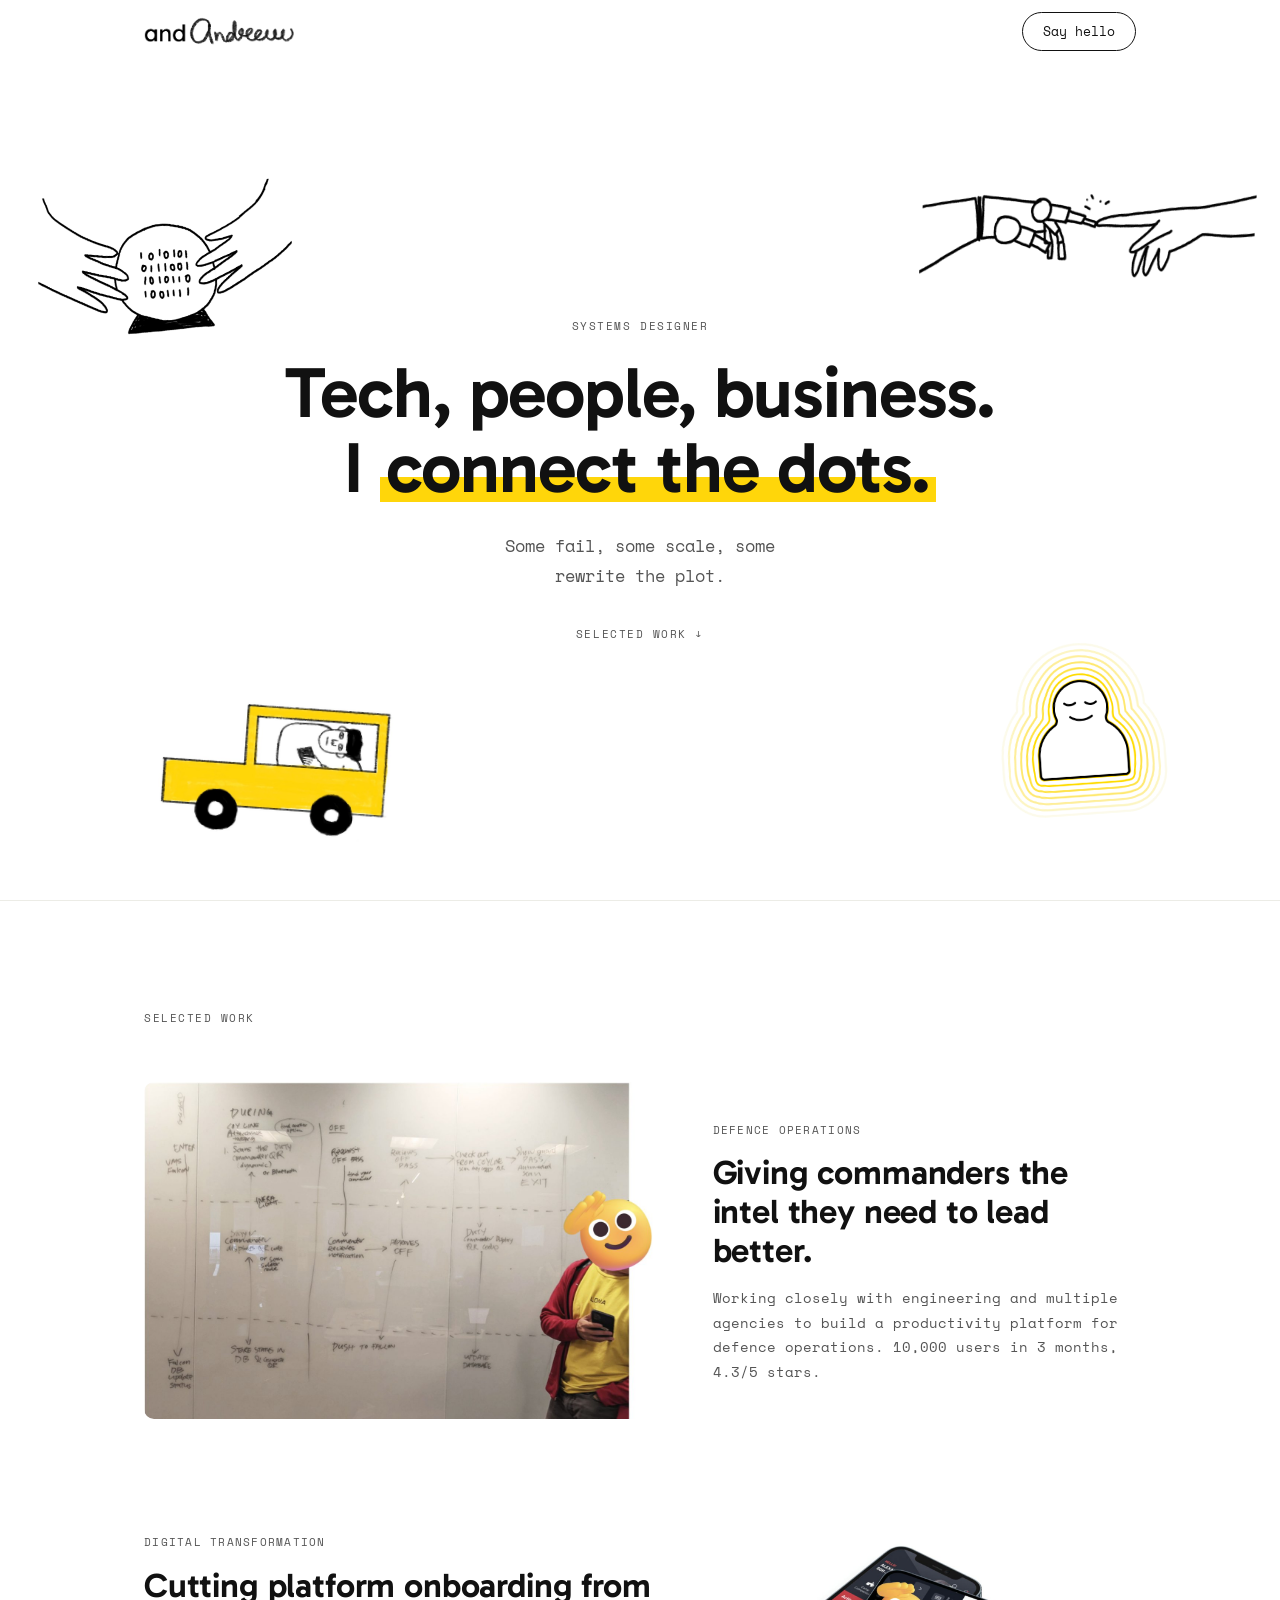
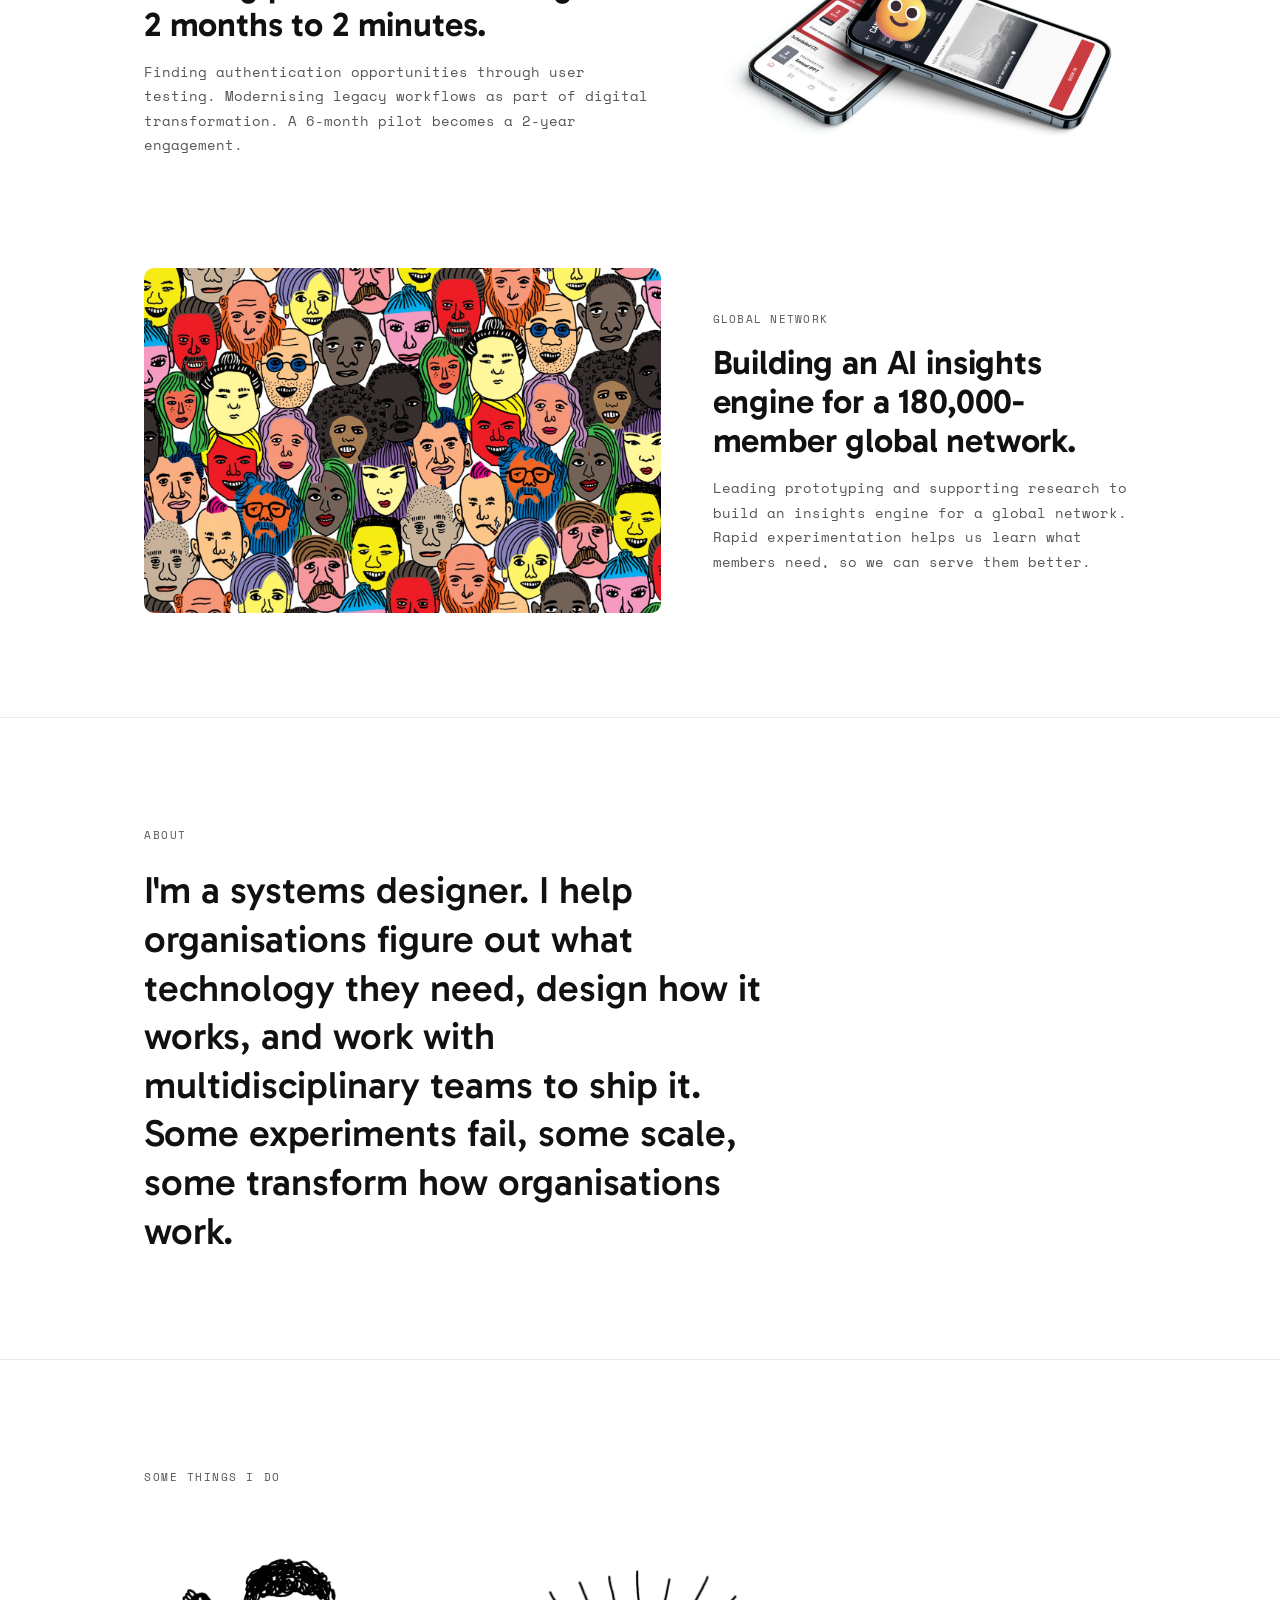
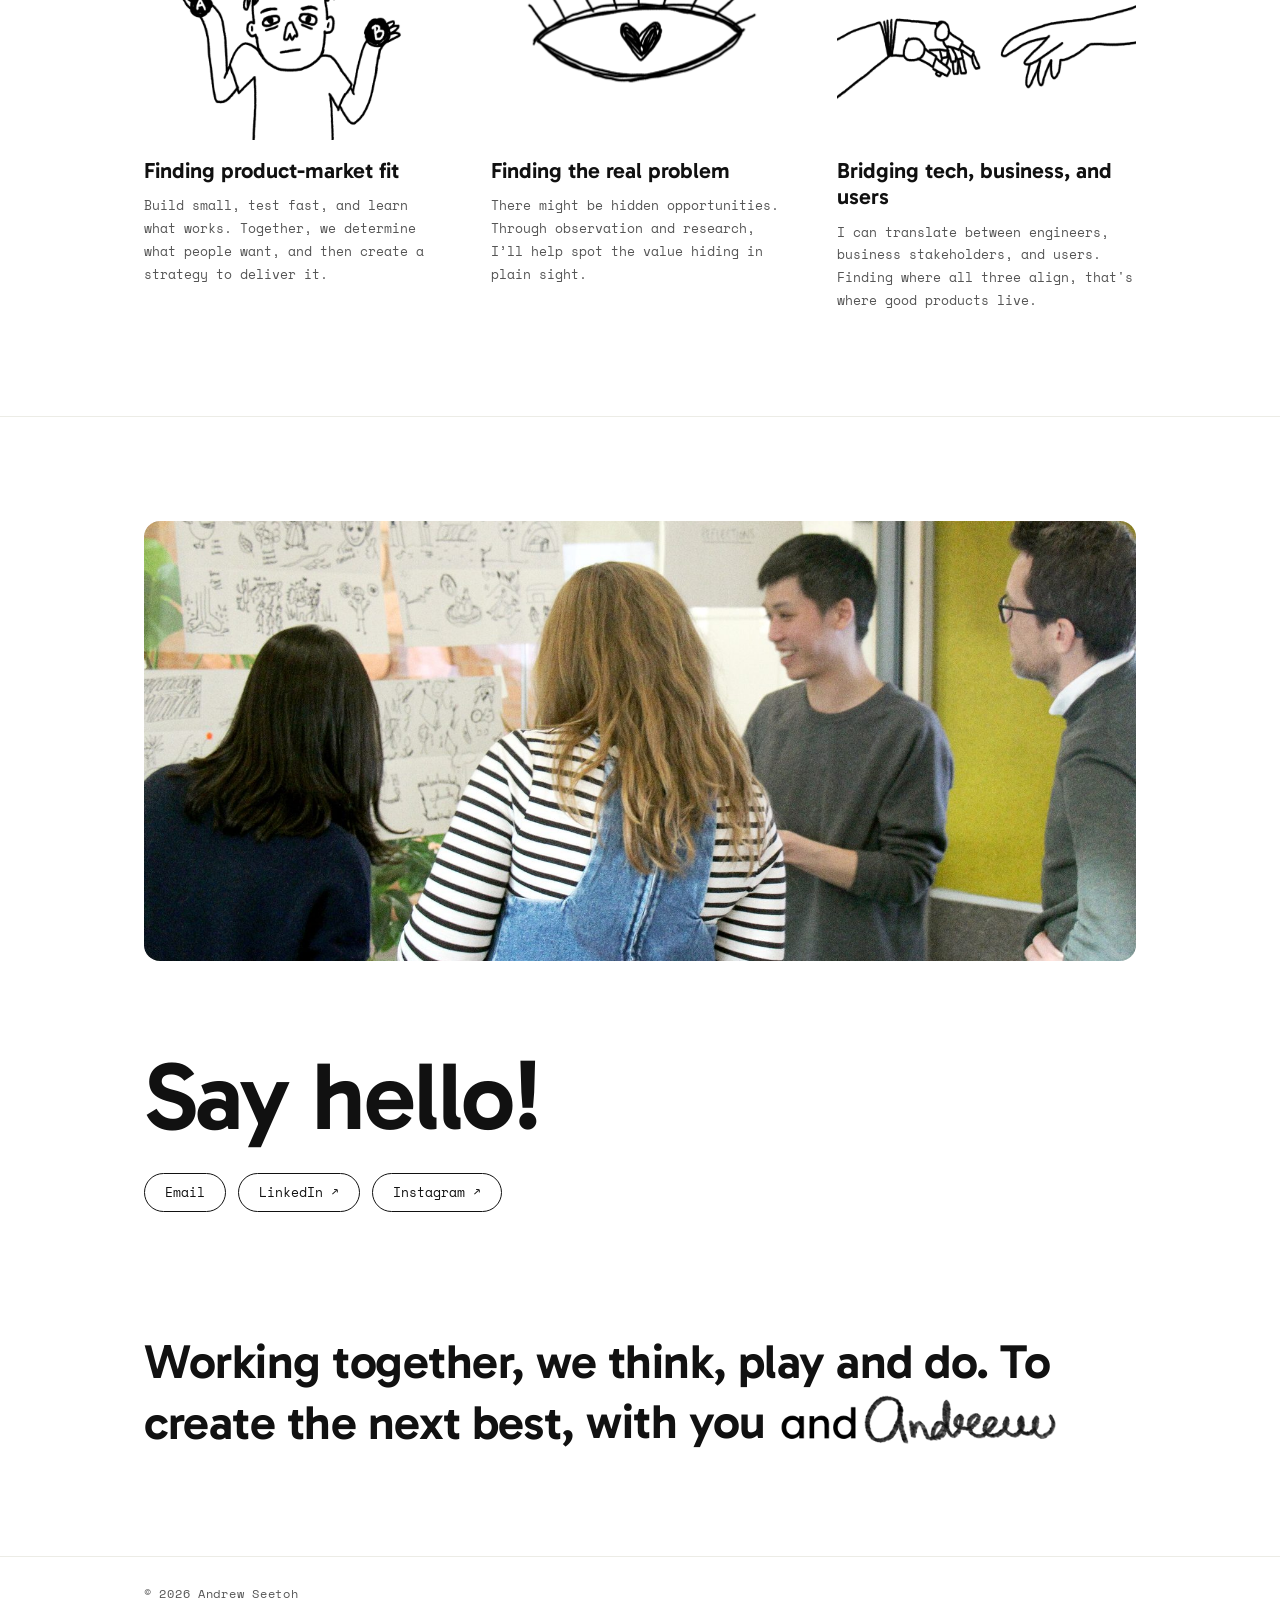
==== index.html @ 06a341bf "Add files via upload" ====
<!DOCTYPE html>
<html lang="en">
<head>
<meta charset="UTF-8">
<meta name="viewport" content="width=device-width, initial-scale=1">
<title>andandrew</title>
<meta name="description" content="A designer of many things. Mostly strategy, research and visuals for better everyday experiences.">
<link rel="canonical" href="https://andandrew.xyz/">

<meta property="og:site_name" content="andandrew">
<meta property="og:title" content="andandrew">
<meta property="og:url" content="https://andandrew.xyz/">
<meta property="og:type" content="website">
<meta property="og:description" content="A designer of many things. Mostly strategy, research and visuals for better everyday experiences.">
<meta property="og:image" content="https://andandrew.xyz/images/og-cover.png">
<meta property="og:image:width" content="1200">
<meta property="og:image:height" content="630">
<meta name="twitter:card" content="summary_large_image">
<meta name="twitter:title" content="andandrew">
<meta name="twitter:description" content="A designer of many things. Mostly strategy, research and visuals for better everyday experiences.">
<meta name="twitter:image" content="https://andandrew.xyz/images/og-cover.png">

<link rel="icon" type="image/png" sizes="32x32" href="favicon-32.png">
<link rel="icon" type="image/png" sizes="128x128" href="favicon.png">
<link rel="apple-touch-icon" href="apple-touch-icon.png">

<link rel="preconnect" href="https://fonts.googleapis.com">
<link rel="preconnect" href="https://fonts.gstatic.com" crossorigin>
<link href="https://fonts.googleapis.com/css2?family=Gabarito:wght@500;600&family=Space+Mono:wght@400;700&display=swap" rel="stylesheet">

<script>document.documentElement.classList.add('js');</script>
<link rel="stylesheet" href="styles.css">
</head>
<body>

<header class="site-header">
  <div class="wrap">
    <a href="#top" class="wordmark" aria-label="andandrew, back to top">
      <img src="images/wordmark.png" alt="and Andrew" width="750" height="150">
    </a>
    <a class="pill" href="mailto:seetohandrew@gmail.com">Say hello</a>
  </div>
</header>

<main id="top">

  <!-- HERO: the landing -->
  <section class="hero">
    <div class="hero-copy">
      <p class="eyebrow">Systems designer</p>
      <h1>Tech, people, business. I&nbsp;<span class="mark">connect the dots.</span></h1>
      <p class="lede">Some fail, some scale, some rewrite the plot.</p>
      <a class="cue" href="#work">Selected work ↓</a>
    </div>

    <img class="float f-ball" src="images/hero-crystal-ball.gif" alt="Two hands around a crystal ball full of binary code" width="1620" height="1080">
    <img class="float f-hands" src="images/hero-hands.gif" alt="A robot hand reaching toward a human hand" width="1620" height="1080">
    <video class="float f-car" autoplay loop muted playsinline poster="images/hero-car-poster.jpg" aria-label="A yellow car with a driver looking at their phone" width="900" height="600">
      <source src="images/hero-car.mp4" type="video/mp4">
    </video>
    <img class="float f-calm" src="images/hero-calm.jpg" alt="A calm figure with ripples of yellow radiating outward" width="1080" height="1080">
  </section>

  <!-- SELECTED WORK -->
  <section id="work">
    <div class="wrap">
      <div class="section-head reveal">
        <span class="eyebrow">Selected work</span>
      </div>

      <div class="work-list">

        <article class="work-item reveal">
          <div class="work-media">
            <img src="images/work-camp-whiteboard.jpg" alt="Whiteboard sketch mapping the duty commander and off-pass flows" width="1400" height="914" loading="lazy">
          </div>
          <div class="work-body">
            <span class="work-tag">Defence operations</span>
            <h3>Giving commanders the intel they need to lead better.</h3>
            <p>Working closely with engineering and multiple agencies to build a productivity platform for defence operations. 10,000 users in 3 months, 4.3/5 stars.</p>
          </div>
        </article>

        <article class="work-item reveal">
          <div class="work-media">
            <img src="images/work-camp-phones.jpg" alt="The Camp Companion app on two phones, showing scheduled activities and camp booking" width="1400" height="928" loading="lazy">
          </div>
          <div class="work-body">
            <span class="work-tag">Digital transformation</span>
            <h3>Cutting platform onboarding from 2 months to 2 minutes.</h3>
            <p>Finding authentication opportunities through user testing. Modernising legacy workflows as part of digital transformation. A 6-month pilot becomes a 2-year engagement.</p>
          </div>
        </article>

        <article class="work-item reveal">
          <div class="work-media">
            <img src="images/work-insights-faces.jpg" alt="Illustration of a crowd of colourful, diverse faces" width="1400" height="933" loading="lazy">
          </div>
          <div class="work-body">
            <span class="work-tag">Global network</span>
            <h3>Building an AI insights engine for a 180,000-member global network.</h3>
            <p>Leading prototyping and supporting research to build an insights engine for a global network. Rapid experimentation helps us learn what members need, so we can serve them better.</p>
          </div>
        </article>

      </div>
    </div>
  </section>

  <!-- ABOUT -->
  <section id="about">
    <div class="wrap reveal">
      <span class="eyebrow">About</span>
      <p class="about-statement">I'm a systems designer. I help organisations figure out what technology they need, design how it works, and work with multidisciplinary teams to ship it. Some experiments fail, some scale, some transform how organisations work.</p>
    </div>
  </section>

  <!-- SOME THINGS I DO -->
  <section id="things-i-do">
    <div class="wrap">
      <div class="section-head reveal">
        <span class="eyebrow">Some things I do</span>
      </div>
      <div class="cap-grid">

        <div class="cap-card reveal">
          <img src="images/cap-product-market-fit.gif" alt="A person holding up two options, A and B" width="1620" height="1080" loading="lazy">
          <h3>Finding product-market fit</h3>
          <p>Build small, test fast, and learn what works. Together, we determine what people want, and then create a strategy to deliver it.</p>
        </div>

        <div class="cap-card reveal">
          <img src="images/cap-real-problem.gif" alt="A blinking eye with a heart for a pupil" width="600" height="400" loading="lazy">
          <h3>Finding the real problem</h3>
          <p>There might be hidden opportunities. Through observation and research, I’ll help spot the value hiding in plain sight.</p>
        </div>

        <div class="cap-card reveal">
          <img src="images/cap-bridging.gif" alt="A robot hand reaching toward a human hand" width="1620" height="1080" loading="lazy">
          <h3>Bridging tech, business, and users</h3>
          <p>I can translate between engineers, business stakeholders, and users. Finding where all three align, that's where good products live.</p>
        </div>

      </div>
    </div>
  </section>

  <!-- WORKSHOP PHOTO + CONTACT + SIGN-OFF: one closing section -->
  <section id="contact">
    <div class="wrap">
      <div class="collab reveal">
        <img src="images/collab-workshop.jpg" alt="Andrew talking with colleagues in front of a wall of sketches at a workshop" width="1600" height="1067" loading="lazy">
      </div>

      <div class="contact reveal">
        <h2><a href="mailto:seetohandrew@gmail.com">Say hello!</a></h2>
        <div class="contact-links">
          <a class="pill" href="mailto:seetohandrew@gmail.com">Email</a>
          <a class="pill" href="https://www.linkedin.com/in/andrewseetoh/" target="_blank" rel="noopener">LinkedIn ↗</a>
          <a class="pill" href="https://instagram.com/nuglybird" target="_blank" rel="noopener">Instagram ↗</a>
        </div>
      </div>

      <p class="signoff">Working together, we think, play and do. To create the next best, <span class="nb">with&nbsp;you<span class="signature"><img src="images/wordmark.png" alt="and Andrew" width="750" height="150"></span></span></p>
    </div>
  </section>

</main>

<footer>
  <div class="wrap">© 2026 Andrew Seetoh</div>
</footer>

<script src="script.js"></script>
</body>
</html>
---- styles.css ----
/* ---------------------------------------------------
   andandrew.xyz

   Type: Gabarito (curvy display) + Space Mono (semi-mono text).
   Stand-ins for Alfredino Tuttocurvy + Alfredino Semimono.
   To swap fonts, change the two --font-* lines below and the
   <link> tag in index.html. Nothing else depends on them.

   Colour: pure white so your illustrations float, black ink,
   one yellow taken from your artwork, used like a highlighter.
--------------------------------------------------- */

:root {
  --paper: #FFFFFF;
  --ink: #111111;
  --ink-soft: #555555;
  --line: #ECECE6;
  --yellow: #FFD60A;

  --font-display: 'Gabarito', 'Nunito', 'Trebuchet MS', system-ui, sans-serif;
  --font-mono: 'Space Mono', ui-monospace, SFMono-Regular, Menlo, Consolas, monospace;

  --max-w: 1120px;
  --gutter: clamp(20px, 5vw, 64px);
  --header-h: 62px;
}

* { box-sizing: border-box; }

html { scroll-behavior: smooth; }

body {
  margin: 0;
  background: var(--paper);
  color: var(--ink);
  font-family: var(--font-mono);
  font-size: 14px;
  line-height: 1.75;
  -webkit-font-smoothing: antialiased;
}

h1, h2, h3, p { margin: 0; }

a { color: inherit; }
img, video { max-width: 100%; height: auto; display: block; }

.wrap {
  max-width: var(--max-w);
  margin: 0 auto;
  padding: 0 var(--gutter);
}

.eyebrow {
  font-size: 11px;
  letter-spacing: 0.14em;
  text-transform: uppercase;
  color: var(--ink-soft);
}

/* the highlighter */
.mark {
  background-image: linear-gradient(transparent 60%, var(--yellow) 60%, var(--yellow) 90%, transparent 90%);
  padding: 0 0.08em;
  -webkit-box-decoration-break: clone;
  box-decoration-break: clone;
}

/* ---------- header ---------- */

.site-header {
  position: sticky;
  top: 0;
  z-index: 20;
  height: var(--header-h);
  background: rgba(255, 255, 255, 0.92);
  backdrop-filter: blur(10px);
}

.site-header .wrap {
  height: 100%;
  display: flex;
  align-items: center;
  justify-content: space-between;
}

.wordmark img { height: 30px; width: auto; }

.pill {
  display: inline-block;
  text-decoration: none;
  font-family: var(--font-mono);
  font-size: 13px;
  line-height: 1;
  padding: 12px 20px;
  border: 1.5px solid var(--ink);
  border-radius: 999px;
  transition: background 0.2s ease;
}

.pill:hover { background: var(--yellow); }

/* ---------- hero: the landing ---------- */

.hero {
  position: relative;
  min-height: calc(100svh - var(--header-h));
  display: flex;
  align-items: center;
  justify-content: center;
  padding: 120px var(--gutter);
  overflow: hidden;
  text-align: center;
}

.hero-copy {
  position: relative;
  z-index: 2;
  max-width: 780px;
}

.hero h1 {
  font-family: var(--font-display);
  font-weight: 600;
  font-size: clamp(38px, 5.6vw, 76px);
  line-height: 1.04;
  letter-spacing: -0.015em;
  text-wrap: balance;
  max-width: 12em;
  margin: 20px auto 0;
}

.hero .lede {
  margin: 26px auto 0;
  font-size: clamp(14px, 1.4vw, 17px);
  color: var(--ink-soft);
  max-width: 34ch;
}

.hero .cue {
  display: inline-block;
  margin-top: 34px;
  font-size: 11px;
  letter-spacing: 0.14em;
  text-transform: uppercase;
  text-decoration: none;
  color: var(--ink-soft);
}

.hero .cue:hover { color: var(--ink); }

/* the scattered illustrations */
.float {
  position: absolute;
  z-index: 1;
  width: var(--w);
  height: auto;
  transform: rotate(var(--r));
  animation: settle 0.9s cubic-bezier(0.2, 0.8, 0.2, 1) both;
  animation-delay: var(--d);
}

video.float { aspect-ratio: 3 / 2; object-fit: contain; }

@keyframes settle {
  from { opacity: 0; transform: translateY(20px) rotate(var(--r)) scale(0.94); }
  to   { opacity: 1; transform: rotate(var(--r)); }
}

.f-ball  { --w: clamp(170px, 20vw, 280px); --r: -5deg; --d: 0.1s;  left: 3%;  top: 15%; }
.f-hands { --w: clamp(215px, 26vw, 370px); --r: 3deg;  --d: 0.25s; right: 2%; top: 6%; }
.f-car   { --w: clamp(185px, 21vw, 300px); --r: 4deg;  --d: 0.4s;  left: 11%; bottom: 6%; }
.f-calm  { --w: clamp(145px, 15vw, 220px); --r: -4deg; --d: 0.55s; right: 8%; bottom: 9%; }

@media (max-width: 720px) {
  .hero { padding: 175px 20px 185px; }
  .f-ball  { --w: 38vw; left: 2%;  top: 16px; }
  .f-hands { --w: 46vw; right: 0;  top: 30px; }
  .f-car   { --w: 42vw; left: 3%;  bottom: 22px; }
  .f-calm  { --w: 32vw; right: 6%; bottom: 14px; }
}

/* ---------- sections ---------- */

section + section { border-top: 1px solid var(--line); }

section {
  padding: clamp(56px, 9vw, 104px) 0;
}

.section-head { margin-bottom: clamp(30px, 5vw, 52px); }

/* ---------- work ---------- */

.work-list {
  display: flex;
  flex-direction: column;
  gap: clamp(48px, 8vw, 84px);
}

.work-item {
  display: grid;
  grid-template-columns: 1.1fr 0.9fr;
  gap: clamp(22px, 4vw, 56px);
  align-items: center;
}

.work-media img {
  width: 100%;
  border-radius: 10px;
}

.work-tag {
  font-size: 10.5px;
  letter-spacing: 0.12em;
  text-transform: uppercase;
  color: var(--ink-soft);
}

.work-body h3 {
  font-family: var(--font-display);
  font-weight: 600;
  font-size: clamp(24px, 2.9vw, 34px);
  line-height: 1.15;
  letter-spacing: -0.005em;
  margin: 12px 0 16px;
}

.work-body p { color: var(--ink-soft); }

@media (min-width: 781px) {
  .work-item:nth-child(even) .work-media { order: 2; }
}

/* ---------- about ---------- */

.about-statement {
  font-family: var(--font-display);
  font-weight: 500;
  font-size: clamp(24px, 3.4vw, 38px);
  line-height: 1.28;
  max-width: 30ch;
  margin-top: 20px;
}

/* ---------- things I do ---------- */

.cap-grid {
  display: grid;
  grid-template-columns: repeat(3, 1fr);
  gap: clamp(28px, 4vw, 48px);
}

.cap-card img {
  width: 100%;
  aspect-ratio: 3 / 2;
  object-fit: contain;
  margin-bottom: 18px;
}

.cap-card h3 {
  font-family: var(--font-display);
  font-weight: 600;
  font-size: 22px;
  line-height: 1.2;
  margin-bottom: 10px;
}

.cap-card p { color: var(--ink-soft); font-size: 13px; }

/* ---------- workshop banner ---------- */

.collab {
  position: relative;
  border-radius: 16px;
  overflow: hidden;
  isolation: isolate;
}

.collab img {
  width: 100%;
  height: clamp(260px, 42vw, 440px);
  object-fit: cover;
  object-position: 62% 38%;
}

/* ---------- contact + sign-off ---------- */

.contact { margin-top: clamp(48px, 7vw, 88px); }

.contact h2 {
  font-family: var(--font-display);
  font-weight: 600;
  font-size: clamp(44px, 8vw, 96px);
  line-height: 1;
  letter-spacing: -0.015em;
  margin-bottom: 28px;
}

.contact h2 a {
  text-decoration: none;
  background-image: linear-gradient(transparent 62%, var(--yellow) 62%, var(--yellow) 90%, transparent 90%);
  background-size: 0% 100%;
  background-repeat: no-repeat;
  transition: background-size 0.35s ease;
}

.contact h2 a:hover,
.contact h2 a:focus-visible { background-size: 100% 100%; }

.contact-links { display: flex; gap: 12px; flex-wrap: wrap; }

/* The closing line. "and Andrew" is the end of the sentence:
   "...to create the next best, with you and Andrew". */
.signoff {
  margin-top: clamp(64px, 10vw, 120px);
  font-family: var(--font-display);
  font-weight: 600;
  font-size: clamp(26px, 4.2vw, 48px);
  line-height: 1.25;
  letter-spacing: -0.01em;
  max-width: 22em;
  text-wrap: pretty;
}

/* keeps the wordmark from ever landing alone on its own line */
.signoff .nb { white-space: nowrap; }

.signature {
  display: inline-block;
  margin-left: 0.3em;
}

.signature img {
  display: inline-block;
  height: 1.15em;
  width: auto;
  vertical-align: -0.18em;   /* sits the typeset "and" on the text baseline */
}

/* the wordmark writes itself on, left to right */
.js .signature img {
  clip-path: inset(0 100% 0 0);
  transition: clip-path 1.6s cubic-bezier(0.55, 0.1, 0.25, 1) 0.3s;
}

.js .signature.in img { clip-path: inset(-4px -4px -4px -4px); }

/* ---------- footer ---------- */

footer { border-top: 1px solid var(--line); padding: 26px 0 40px; }
footer .wrap { font-size: 12px; letter-spacing: 0.06em; color: var(--ink-soft); }

/* ---------- responsive ---------- */

@media (max-width: 780px) {
  .work-item { grid-template-columns: 1fr; }
  .cap-grid { grid-template-columns: 1fr; }
}

/* ---------- reveal on scroll (only hides content when JS is running) ---------- */

.js .reveal {
  opacity: 0;
  transform: translateY(14px);
  transition: opacity 0.6s ease, transform 0.6s ease;
}

.js .reveal.in { opacity: 1; transform: none; }

/* ---------- accessibility ---------- */

a:focus-visible {
  outline: 3px solid var(--ink);
  outline-offset: 3px;
}

@media (prefers-reduced-motion: reduce) {
  html { scroll-behavior: auto; }
  .float { animation: none; }
  .js .reveal { opacity: 1; transform: none; transition: none; }
  .js .signature img { clip-path: none; transition: none; }
}
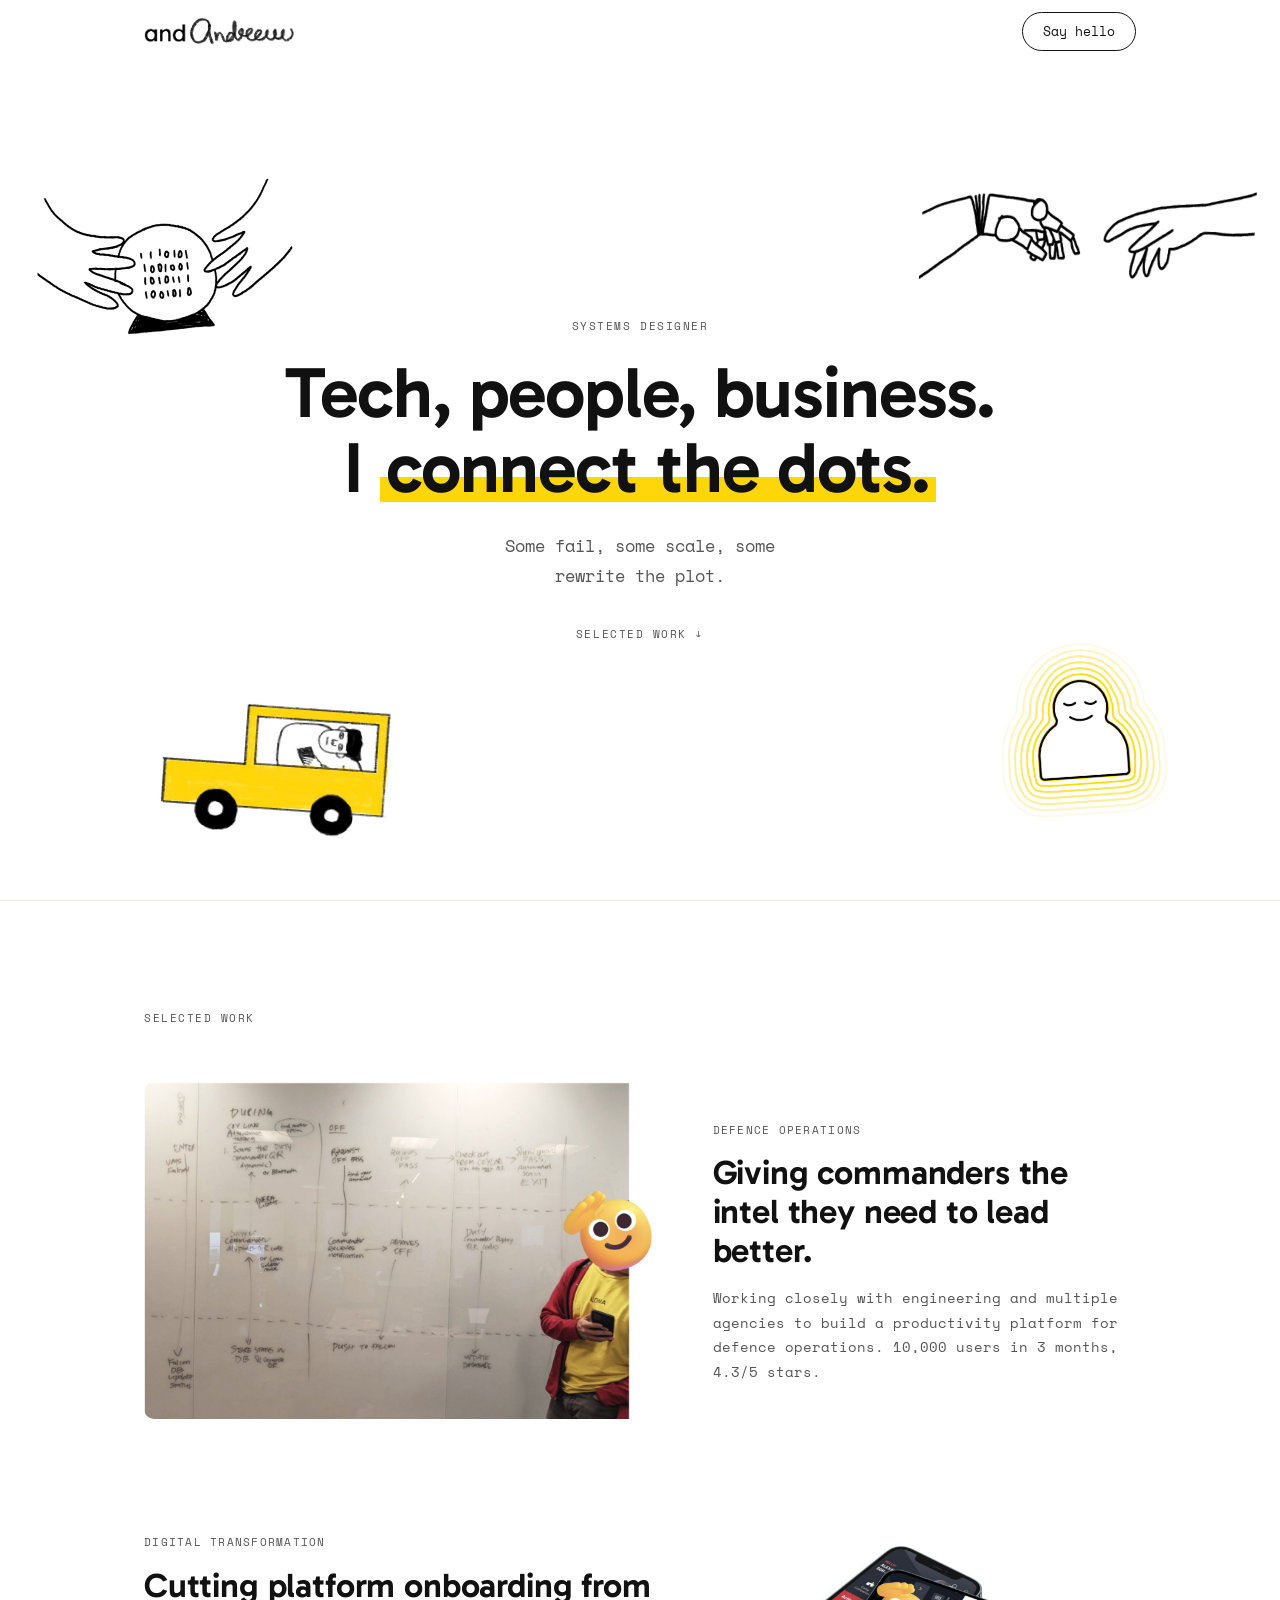
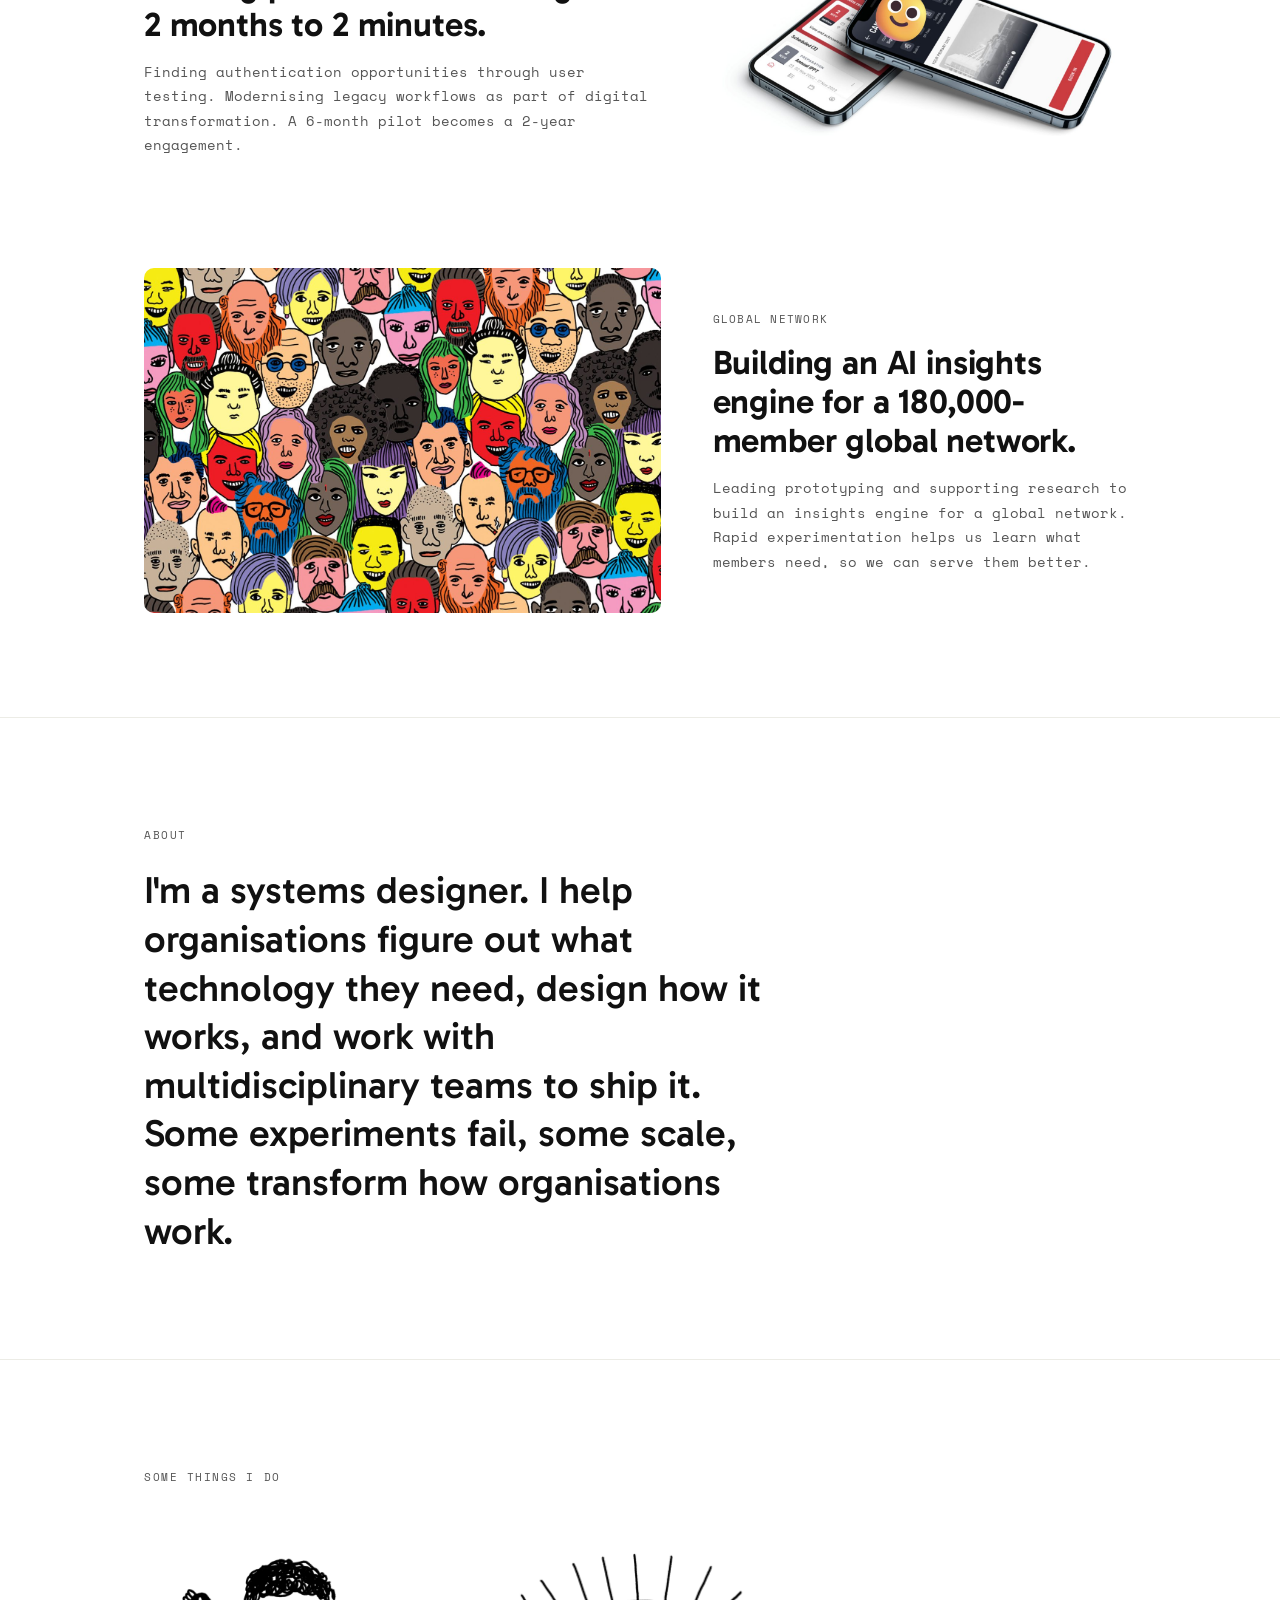
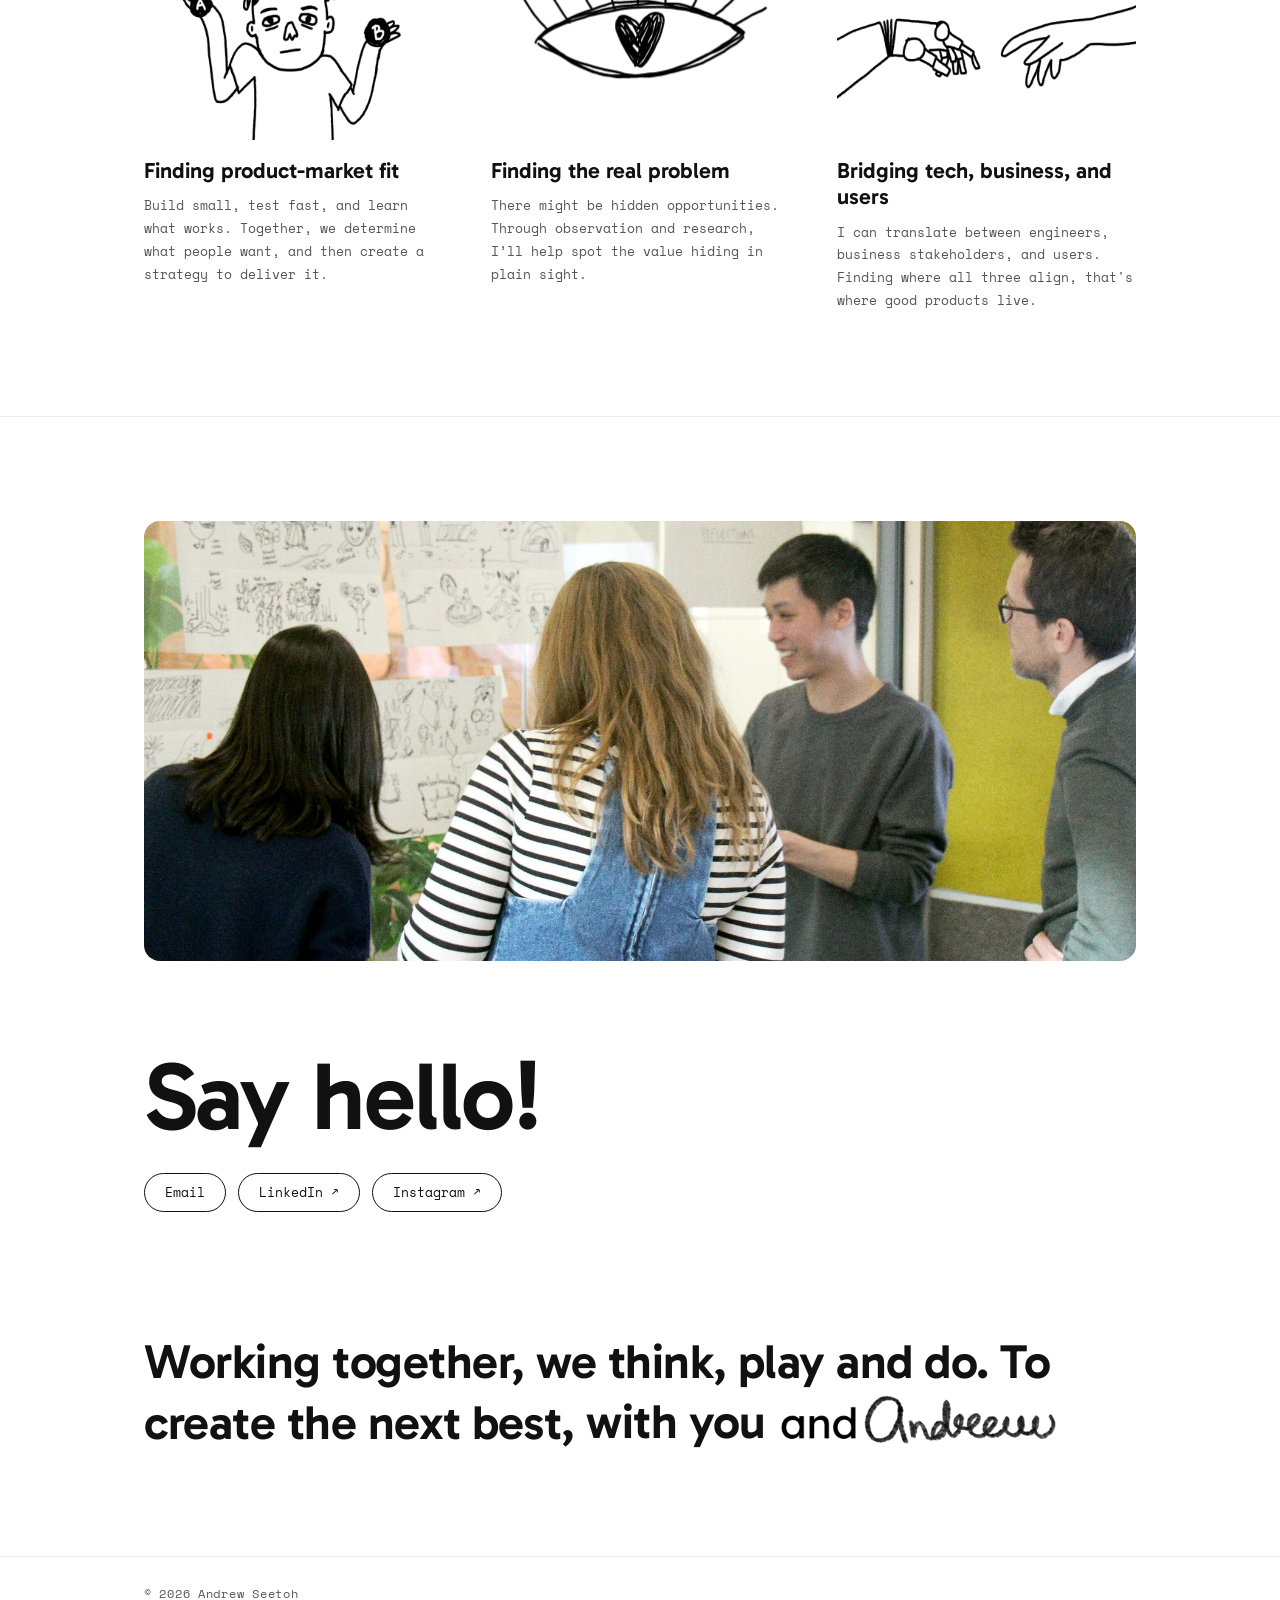
==== commit a61999b6: "Add files via upload" ====
--- a/index.html
+++ b/index.html
@@ -5,20 +5,20 @@
 <meta name="viewport" content="width=device-width, initial-scale=1">
 <title>andandrew</title>
 <meta name="description" content="A designer of many things. Mostly strategy, research and visuals for better everyday experiences.">
-<link rel="canonical" href="https://andandrew.xyz/">
+<link rel="canonical" href="https://andandrewand.github.io/">
 
 <meta property="og:site_name" content="andandrew">
 <meta property="og:title" content="andandrew">
-<meta property="og:url" content="https://andandrew.xyz/">
+<meta property="og:url" content="https://andandrewand.github.io/">
 <meta property="og:type" content="website">
 <meta property="og:description" content="A designer of many things. Mostly strategy, research and visuals for better everyday experiences.">
-<meta property="og:image" content="https://andandrew.xyz/images/og-cover.png">
+<meta property="og:image" content="https://andandrewand.github.io/images/og-cover.png">
 <meta property="og:image:width" content="1200">
 <meta property="og:image:height" content="630">
 <meta name="twitter:card" content="summary_large_image">
 <meta name="twitter:title" content="andandrew">
 <meta name="twitter:description" content="A designer of many things. Mostly strategy, research and visuals for better everyday experiences.">
-<meta name="twitter:image" content="https://andandrew.xyz/images/og-cover.png">
+<meta name="twitter:image" content="https://andandrewand.github.io/images/og-cover.png">
 
 <link rel="icon" type="image/png" sizes="32x32" href="favicon-32.png">
 <link rel="icon" type="image/png" sizes="128x128" href="favicon.png">
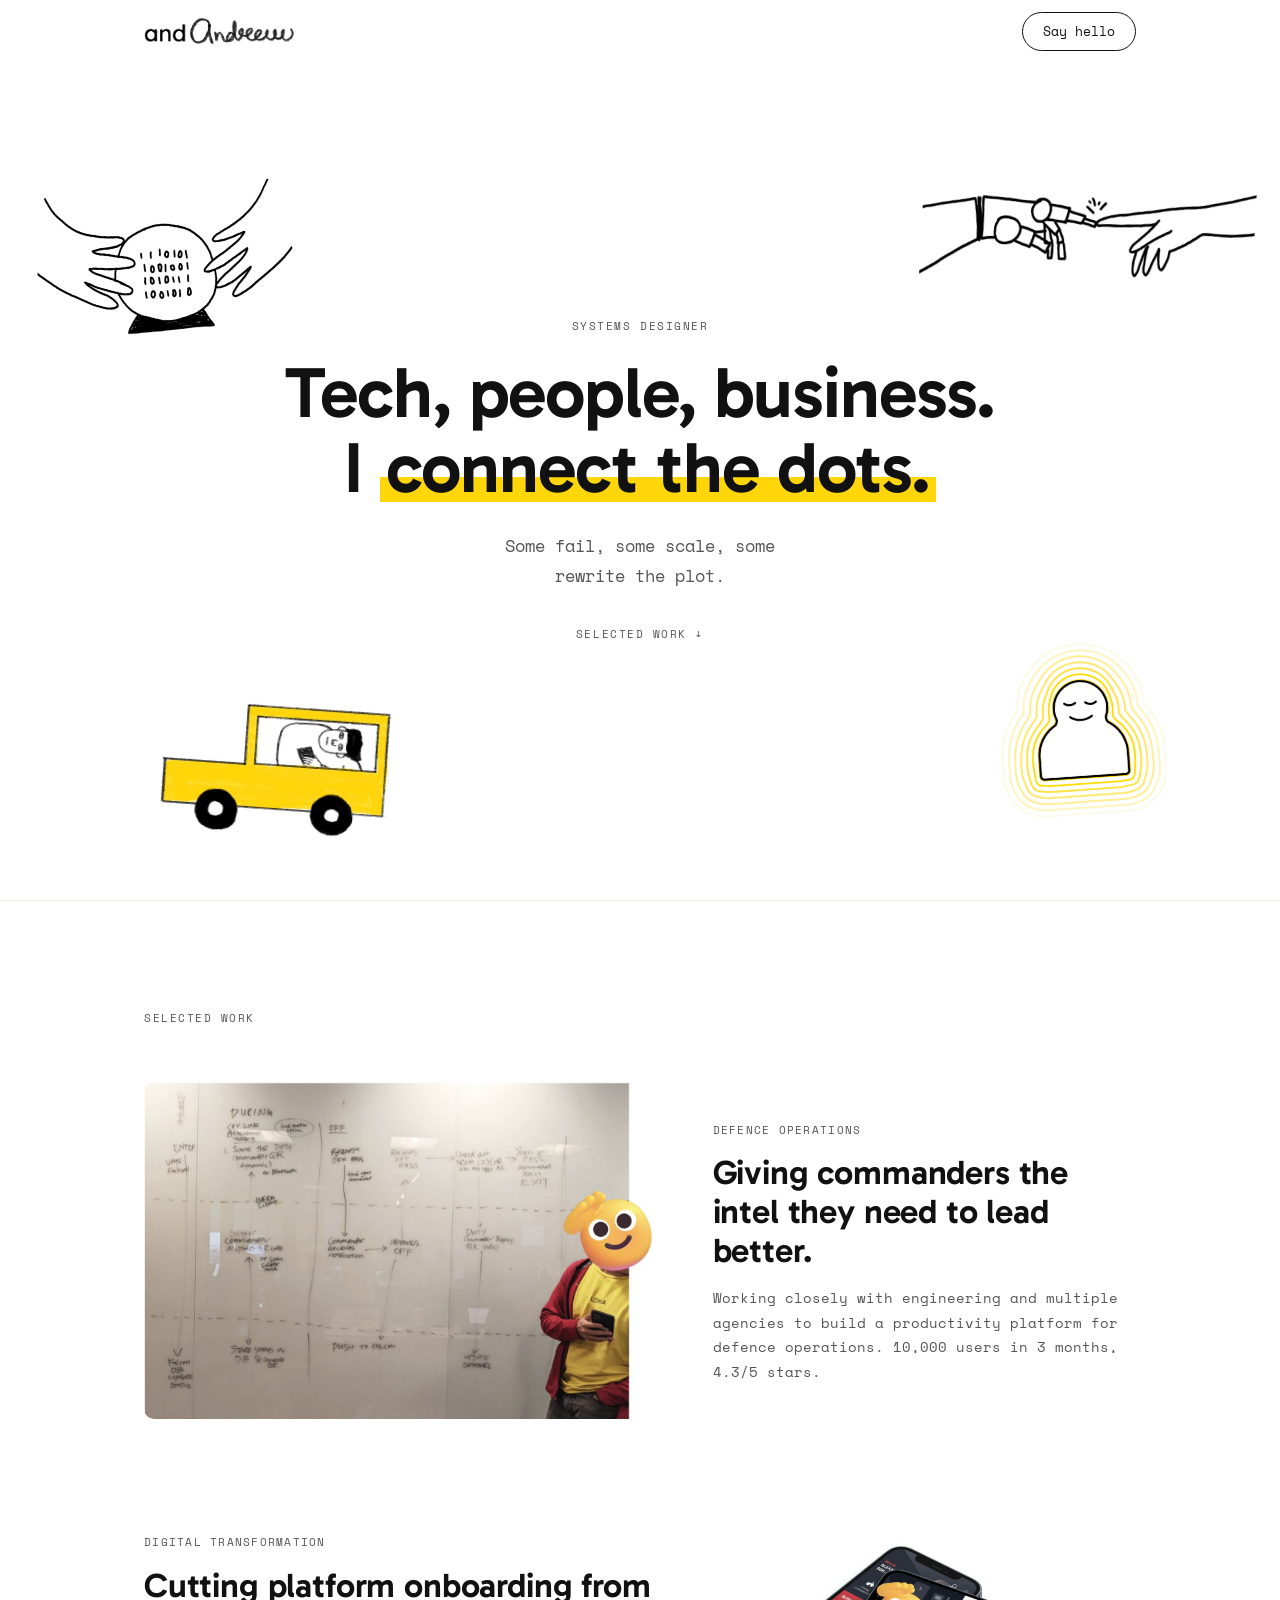
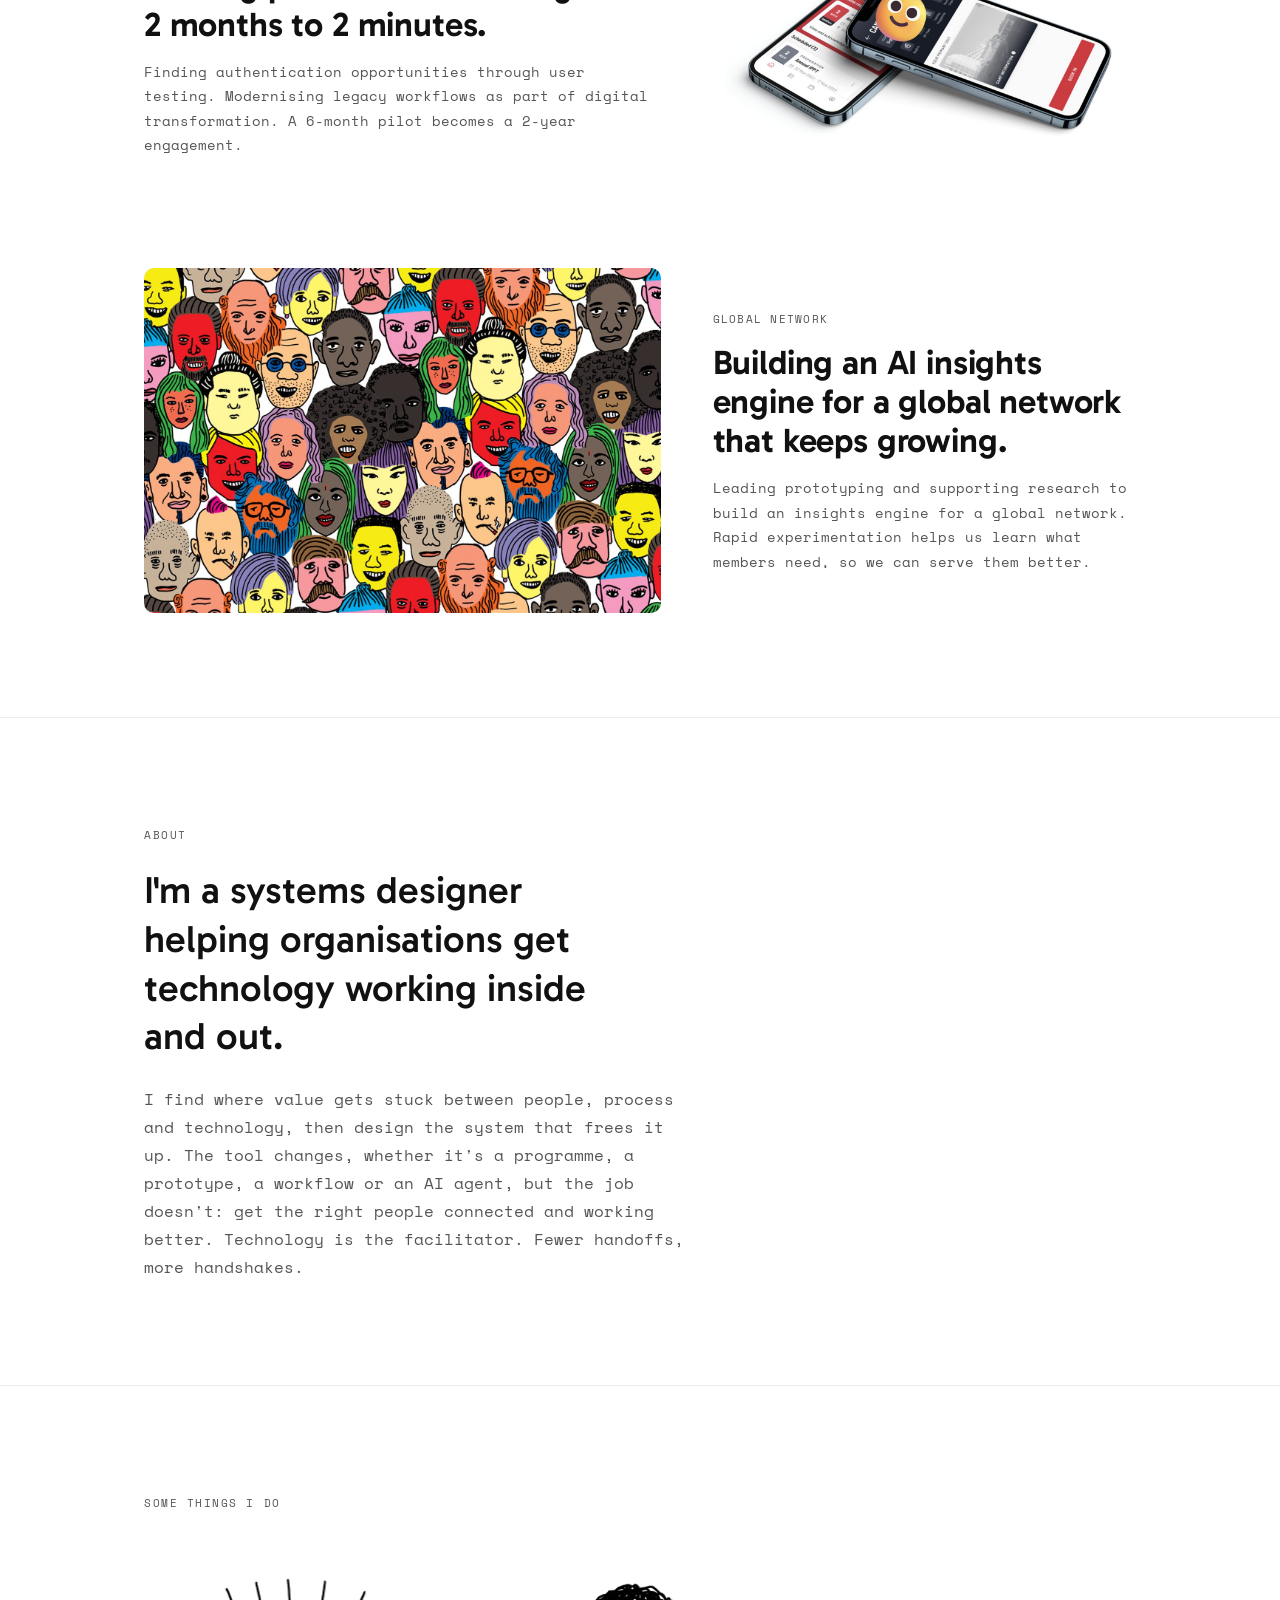
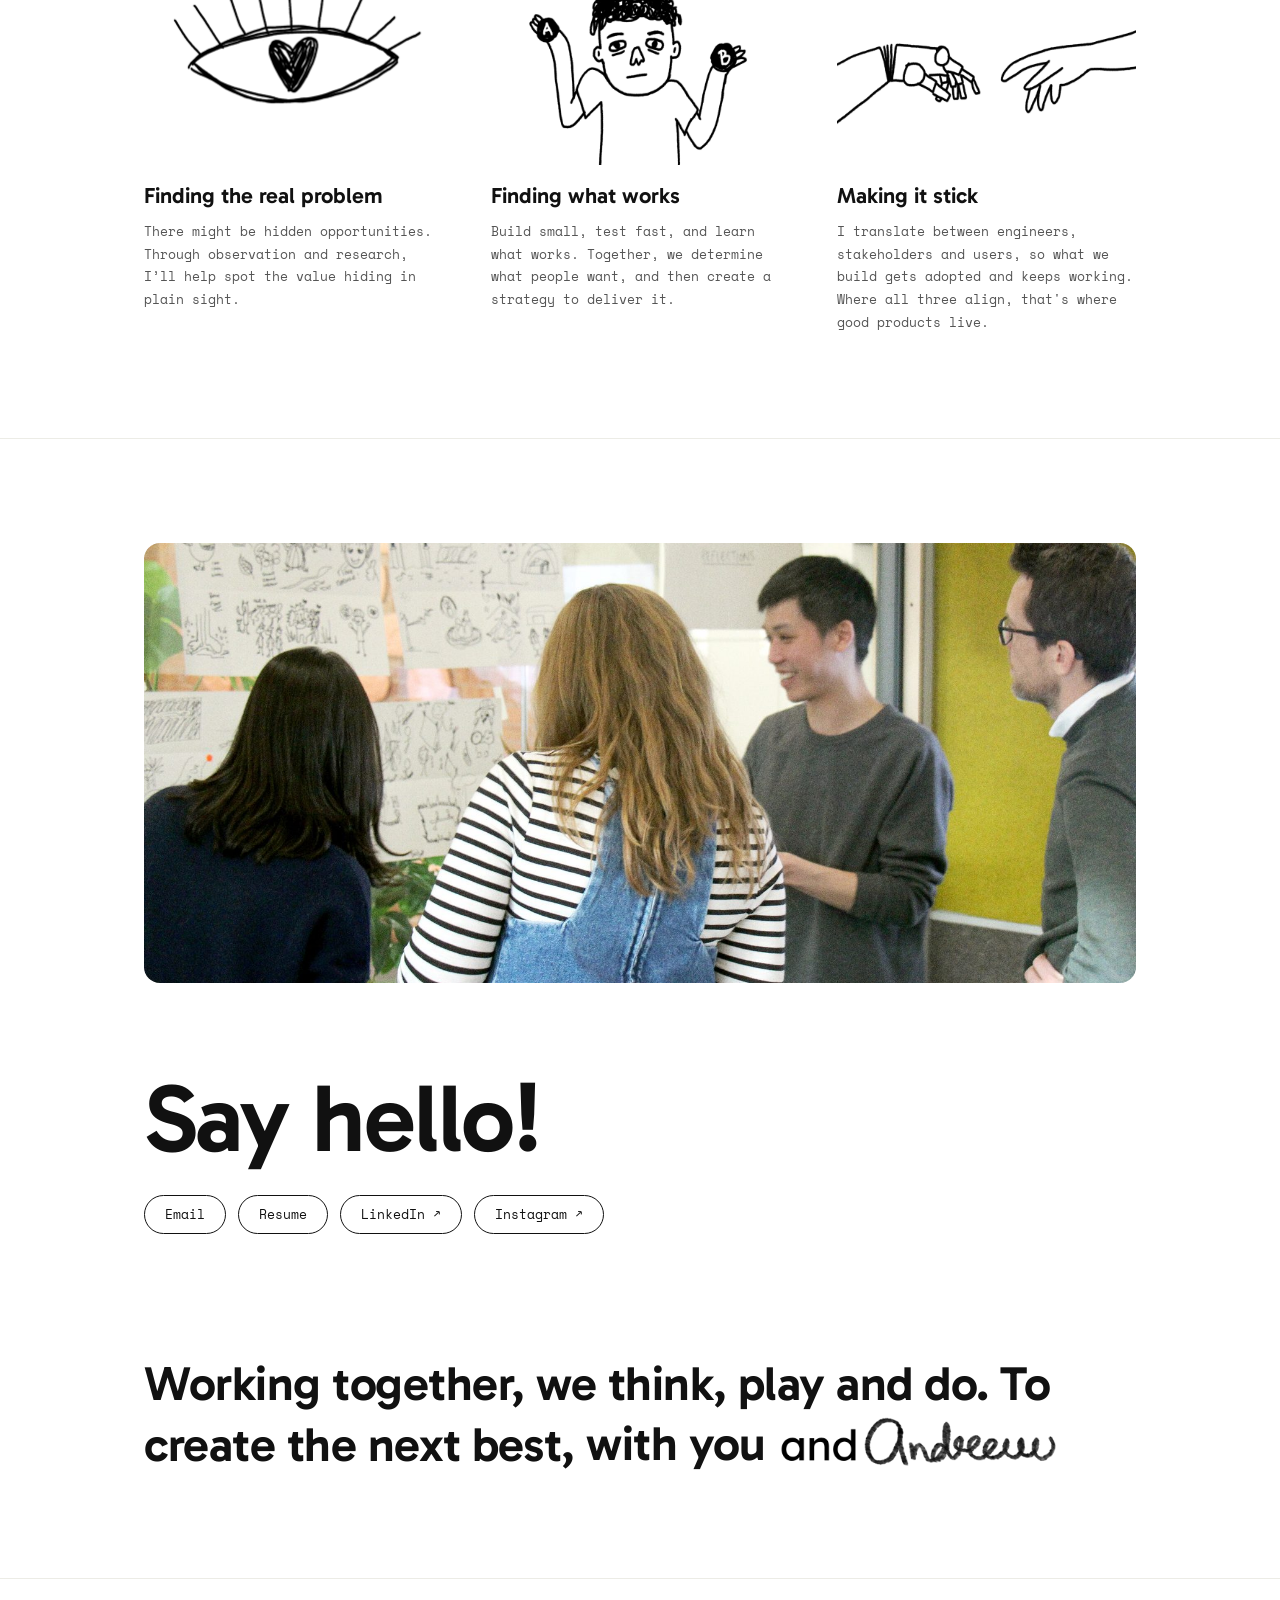
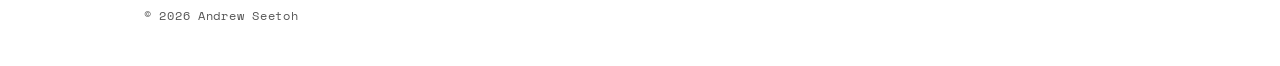
==== commit 8544b439: "Rewrite About, add resume page, llms.txt, robots.txt, sitemap; update title and cards Co-Authored-By" ====
--- a/index.html
+++ b/index.html
@@ -3,21 +3,21 @@
 <head>
 <meta charset="UTF-8">
 <meta name="viewport" content="width=device-width, initial-scale=1">
-<title>andandrew</title>
-<meta name="description" content="A designer of many things. Mostly strategy, research and visuals for better everyday experiences.">
+<title>Andrew Seetoh | Systems and Service Designer, Singapore</title>
+<meta name="description" content="Systems designer. I find where value gets stuck between people, process and technology, and design the system that frees it up.">
 <link rel="canonical" href="https://andandrewand.github.io/">
 
 <meta property="og:site_name" content="andandrew">
-<meta property="og:title" content="andandrew">
+<meta property="og:title" content="Andrew Seetoh | Systems and Service Designer, Singapore">
 <meta property="og:url" content="https://andandrewand.github.io/">
 <meta property="og:type" content="website">
-<meta property="og:description" content="A designer of many things. Mostly strategy, research and visuals for better everyday experiences.">
+<meta property="og:description" content="Systems designer. I find where value gets stuck between people, process and technology, and design the system that frees it up.">
 <meta property="og:image" content="https://andandrewand.github.io/images/og-cover.png">
 <meta property="og:image:width" content="1200">
 <meta property="og:image:height" content="630">
 <meta name="twitter:card" content="summary_large_image">
-<meta name="twitter:title" content="andandrew">
-<meta name="twitter:description" content="A designer of many things. Mostly strategy, research and visuals for better everyday experiences.">
+<meta name="twitter:title" content="Andrew Seetoh | Systems and Service Designer, Singapore">
+<meta name="twitter:description" content="Systems designer. I find where value gets stuck between people, process and technology, and design the system that frees it up.">
 <meta name="twitter:image" content="https://andandrewand.github.io/images/og-cover.png">
 
 <link rel="icon" type="image/png" sizes="32x32" href="favicon-32.png">
@@ -98,7 +98,7 @@
           </div>
           <div class="work-body">
             <span class="work-tag">Global network</span>
-            <h3>Building an AI insights engine for a 180,000-member global network.</h3>
+            <h3>Building an AI insights engine for a global network that keeps growing.</h3>
             <p>Leading prototyping and supporting research to build an insights engine for a global network. Rapid experimentation helps us learn what members need, so we can serve them better.</p>
           </div>
         </article>
@@ -111,7 +111,8 @@
   <section id="about">
     <div class="wrap reveal">
       <span class="eyebrow">About</span>
-      <p class="about-statement">I'm a systems designer. I help organisations figure out what technology they need, design how it works, and work with multidisciplinary teams to ship it. Some experiments fail, some scale, some transform how organisations work.</p>
+      <p class="about-statement">I'm a systems designer helping organisations get technology working inside and out.</p>
+      <p class="about-body">I find where value gets stuck between people, process and technology, then design the system that frees it up. The tool changes, whether it's a programme, a prototype, a workflow or an AI agent, but the job doesn't: get the right people connected and working better. Technology is the facilitator. Fewer handoffs, more handshakes.</p>
     </div>
   </section>
 
@@ -124,21 +125,21 @@
       <div class="cap-grid">
 
         <div class="cap-card reveal">
-          <img src="images/cap-product-market-fit.gif" alt="A person holding up two options, A and B" width="1620" height="1080" loading="lazy">
-          <h3>Finding product-market fit</h3>
-          <p>Build small, test fast, and learn what works. Together, we determine what people want, and then create a strategy to deliver it.</p>
-        </div>
-
-        <div class="cap-card reveal">
           <img src="images/cap-real-problem.gif" alt="A blinking eye with a heart for a pupil" width="600" height="400" loading="lazy">
           <h3>Finding the real problem</h3>
           <p>There might be hidden opportunities. Through observation and research, I’ll help spot the value hiding in plain sight.</p>
         </div>
 
         <div class="cap-card reveal">
+          <img src="images/cap-product-market-fit.gif" alt="A person holding up two options, A and B" width="1620" height="1080" loading="lazy">
+          <h3>Finding what works</h3>
+          <p>Build small, test fast, and learn what works. Together, we determine what people want, and then create a strategy to deliver it.</p>
+        </div>
+
+        <div class="cap-card reveal">
           <img src="images/cap-bridging.gif" alt="A robot hand reaching toward a human hand" width="1620" height="1080" loading="lazy">
-          <h3>Bridging tech, business, and users</h3>
-          <p>I can translate between engineers, business stakeholders, and users. Finding where all three align, that's where good products live.</p>
+          <h3>Making it stick</h3>
+          <p>I translate between engineers, stakeholders and users, so what we build gets adopted and keeps working. Where all three align, that's where good products live.</p>
         </div>
 
       </div>
@@ -156,6 +157,7 @@
         <h2><a href="mailto:seetohandrew@gmail.com">Say hello!</a></h2>
         <div class="contact-links">
           <a class="pill" href="mailto:seetohandrew@gmail.com">Email</a>
+          <a class="pill" href="resume.html">Resume</a>
           <a class="pill" href="https://www.linkedin.com/in/andrewseetoh/" target="_blank" rel="noopener">LinkedIn ↗</a>
           <a class="pill" href="https://instagram.com/nuglybird" target="_blank" rel="noopener">Instagram ↗</a>
         </div>
--- a/styles.css
+++ b/styles.css
@@ -238,8 +238,15 @@
   font-weight: 500;
   font-size: clamp(24px, 3.4vw, 38px);
   line-height: 1.28;
-  max-width: 30ch;
+  max-width: 24ch;
   margin-top: 20px;
+}
+
+.about-body {
+  margin-top: 24px;
+  max-width: 54ch;
+  color: var(--ink-soft);
+  font-size: clamp(14px, 1.4vw, 16px);
 }
 
 /* ---------- things I do ---------- */
@@ -345,6 +352,96 @@
 
 .js .signature.in img { clip-path: inset(-4px -4px -4px -4px); }
 
+/* ---------- resume page ---------- */
+
+.resume section { padding: clamp(36px, 5.5vw, 60px) 0; }
+.resume .resume-hero { padding: clamp(56px, 9vw, 104px) 0 clamp(40px, 6vw, 72px); }
+
+.resume-hero h1 {
+  font-family: var(--font-display);
+  font-weight: 600;
+  font-size: clamp(44px, 8vw, 96px);
+  line-height: 1;
+  letter-spacing: -0.015em;
+  margin: 20px 0 22px;
+}
+
+.resume-hero .tagline {
+  font-family: var(--font-display);
+  font-weight: 500;
+  font-size: clamp(20px, 2.6vw, 30px);
+  line-height: 1.3;
+  max-width: 28ch;
+  text-wrap: balance;
+}
+
+.resume-hero .contact-links { margin-top: 28px; }
+
+.r-grid {
+  display: grid;
+  grid-template-columns: 190px 1fr;
+  gap: clamp(18px, 4vw, 56px);
+}
+
+.r-grid > h2 { font-weight: 400; margin: 0; padding-top: 6px; }
+.r-body { max-width: 66ch; }
+
+.r-lead {
+  font-family: var(--font-display);
+  font-weight: 500;
+  font-size: clamp(20px, 2.4vw, 28px);
+  line-height: 1.35;
+  margin-bottom: 18px;
+}
+
+.r-body p { color: var(--ink-soft); }
+.r-body p + p { margin-top: 12px; }
+.r-body .r-lead { color: var(--ink); }
+
+.r-item + .r-item { margin-top: 38px; }
+
+.r-item h3 {
+  font-family: var(--font-display);
+  font-weight: 600;
+  font-size: clamp(19px, 2.2vw, 24px);
+  line-height: 1.2;
+}
+
+.r-where {
+  margin-top: 4px;
+  font-size: 12px;
+  letter-spacing: 0.04em;
+  color: var(--ink-soft);
+}
+
+.r-body ul { margin: 12px 0 0; padding-left: 18px; }
+.r-body li { color: var(--ink-soft); margin-bottom: 8px; }
+.r-body li::marker { color: var(--ink); }
+.r-body li strong { color: var(--ink); font-weight: 700; }
+.r-body a:not(.pill) { text-underline-offset: 3px; }
+
+.r-body dt {
+  font-family: var(--font-display);
+  font-weight: 600;
+  font-size: 18px;
+  margin-top: 22px;
+}
+.r-body dt:first-child { margin-top: 0; }
+.r-body dd { margin: 4px 0 0; color: var(--ink-soft); }
+
+@media (max-width: 780px) {
+  .r-grid { grid-template-columns: 1fr; }
+  .r-grid > h2 { padding-top: 0; }
+}
+
+@media print {
+  .site-header, .resume-hero .contact-links, .back-home { display: none; }
+  body { font-size: 11px; }
+  .resume section { padding: 18px 0; }
+  .resume-hero { padding-top: 0; }
+  .r-item { break-inside: avoid; }
+}
+
 /* ---------- footer ---------- */
 
 footer { border-top: 1px solid var(--line); padding: 26px 0 40px; }
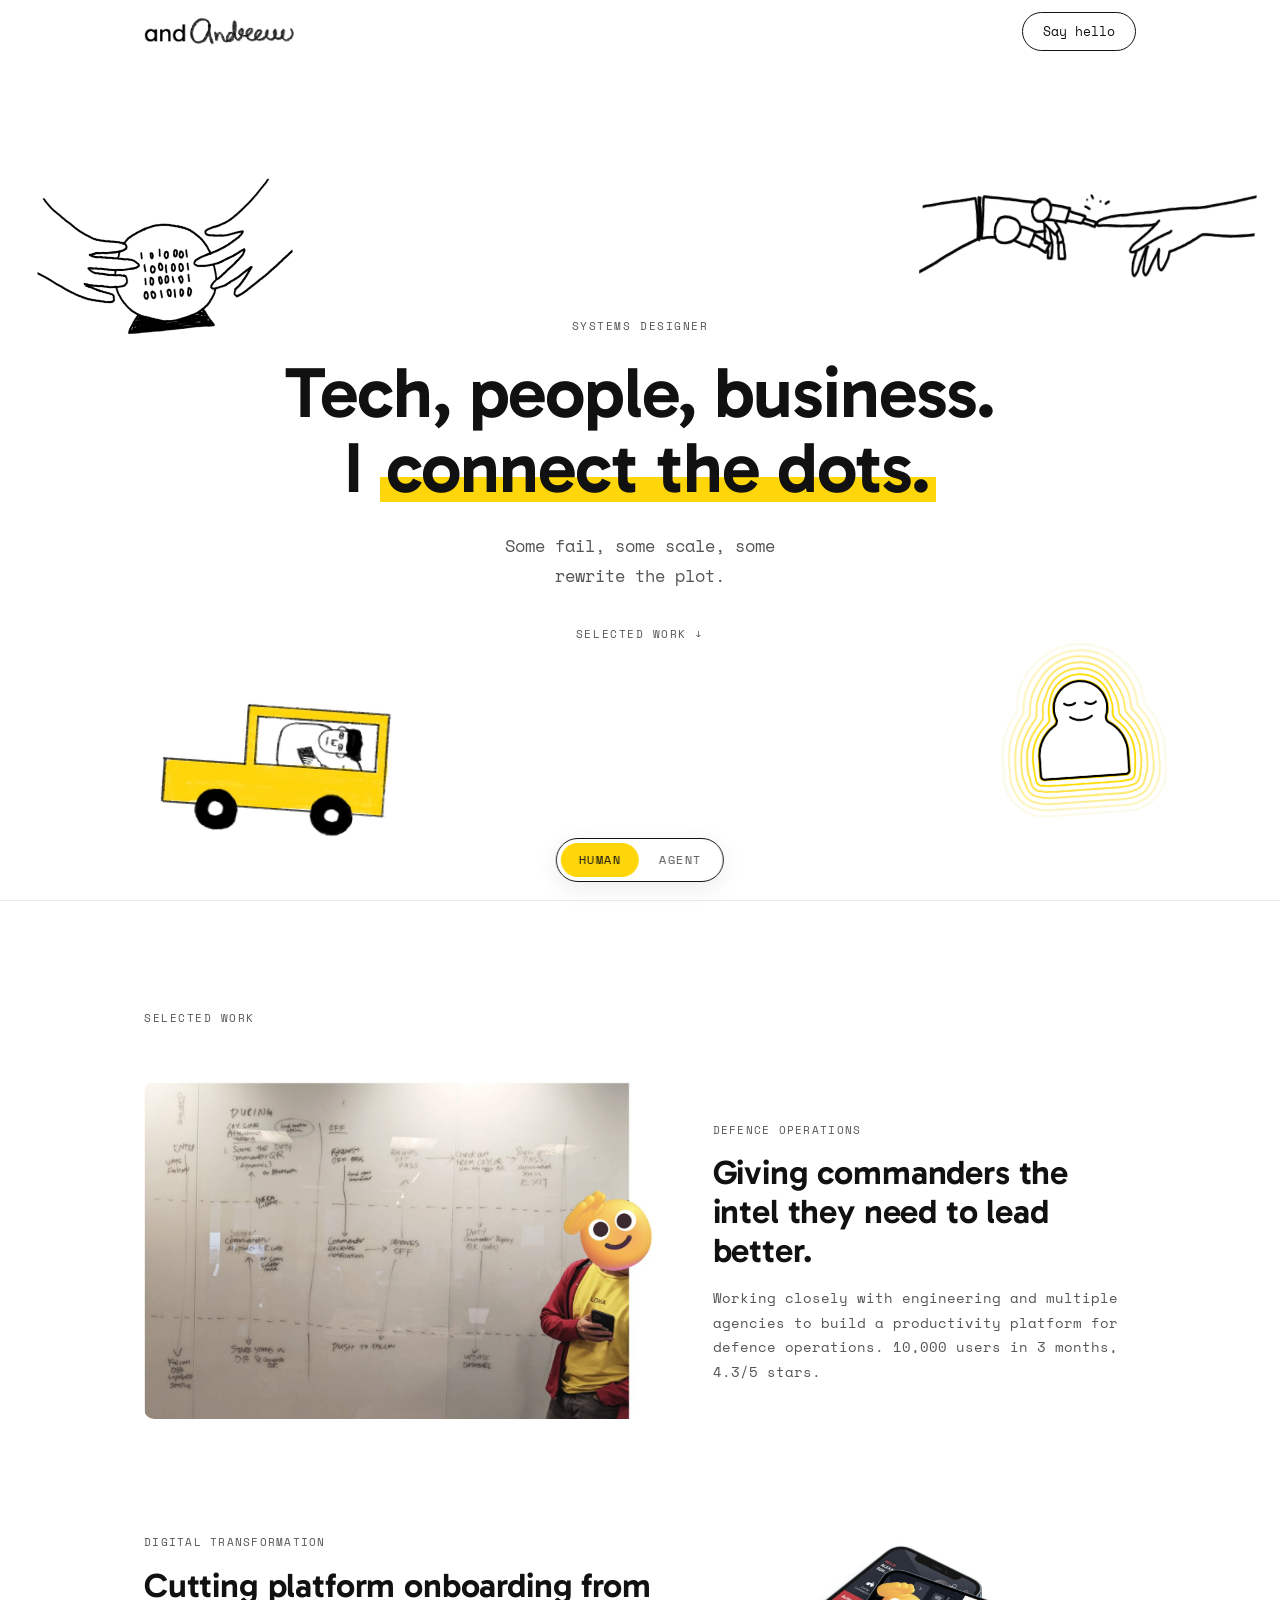
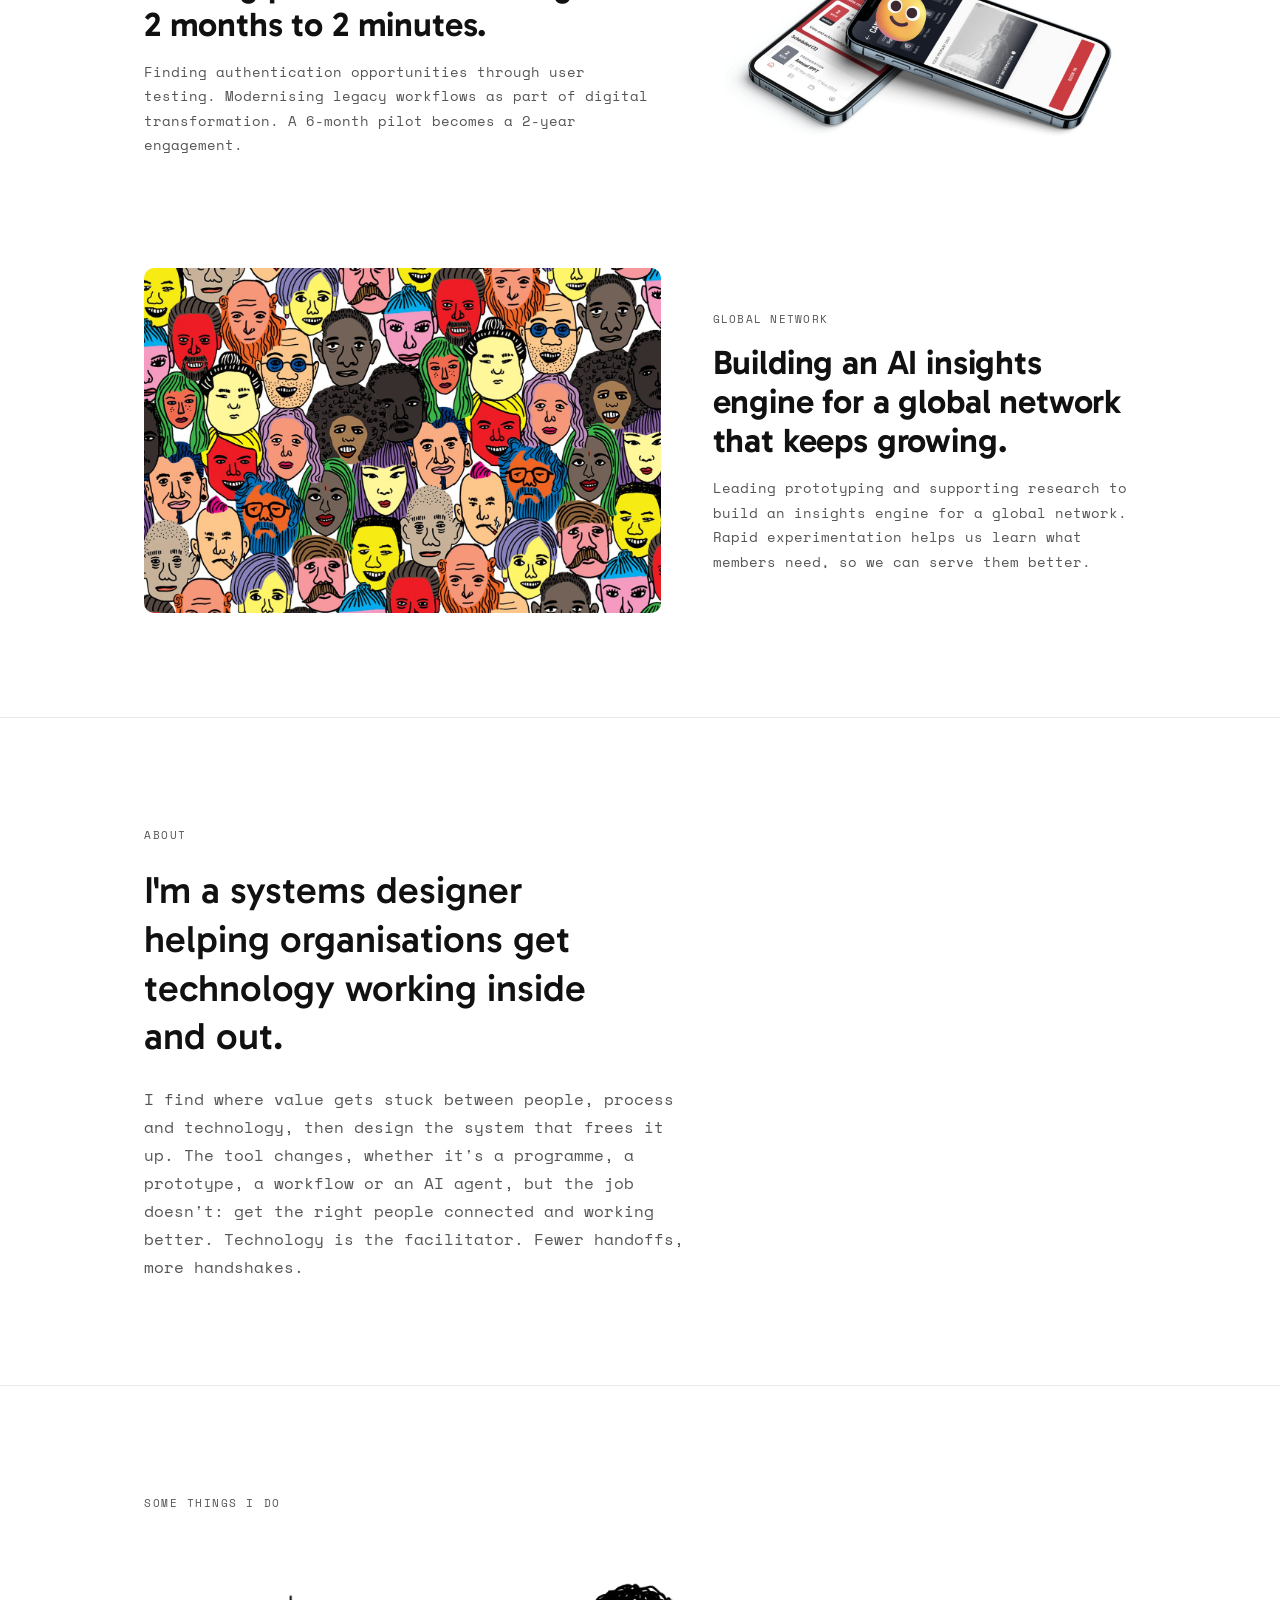
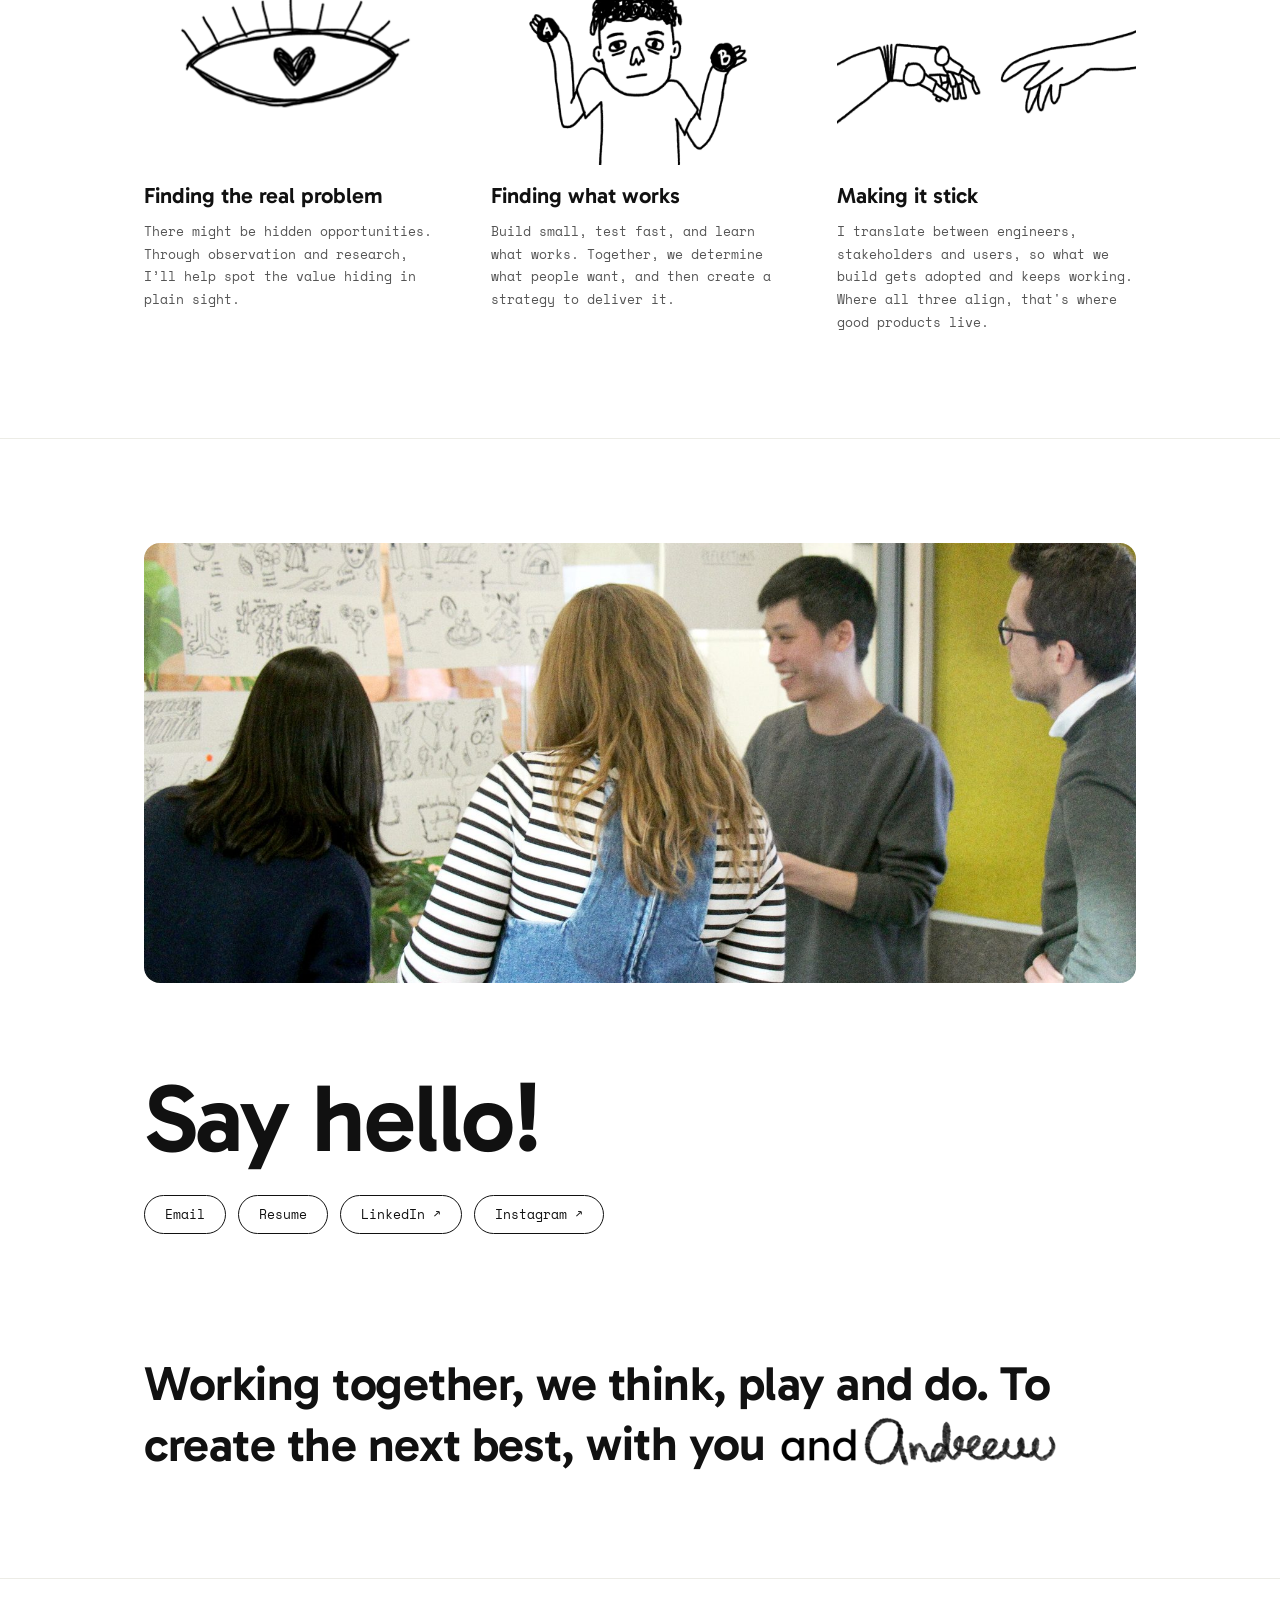
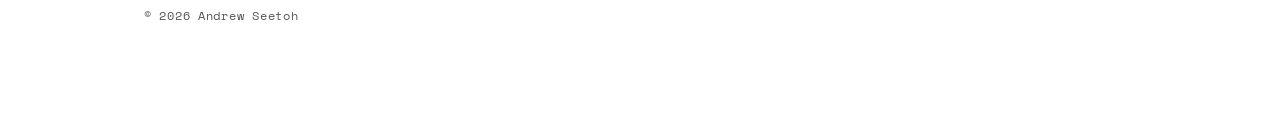
==== commit a99a00ce: "Add Human | Agent toggle and agent.md; switch site to andandrew.com Co-Authored-By: Claude Sonnet 5." ====
--- a/index.html
+++ b/index.html
@@ -5,20 +5,20 @@
 <meta name="viewport" content="width=device-width, initial-scale=1">
 <title>Andrew Seetoh | Systems and Service Designer, Singapore</title>
 <meta name="description" content="Systems designer. I find where value gets stuck between people, process and technology, and design the system that frees it up.">
-<link rel="canonical" href="https://andandrewand.github.io/">
+<link rel="canonical" href="https://andandrew.com/">
 
 <meta property="og:site_name" content="andandrew">
 <meta property="og:title" content="Andrew Seetoh | Systems and Service Designer, Singapore">
-<meta property="og:url" content="https://andandrewand.github.io/">
+<meta property="og:url" content="https://andandrew.com/">
 <meta property="og:type" content="website">
 <meta property="og:description" content="Systems designer. I find where value gets stuck between people, process and technology, and design the system that frees it up.">
-<meta property="og:image" content="https://andandrewand.github.io/images/og-cover.png">
+<meta property="og:image" content="https://andandrew.com/images/og-cover.png">
 <meta property="og:image:width" content="1200">
 <meta property="og:image:height" content="630">
 <meta name="twitter:card" content="summary_large_image">
 <meta name="twitter:title" content="Andrew Seetoh | Systems and Service Designer, Singapore">
 <meta name="twitter:description" content="Systems designer. I find where value gets stuck between people, process and technology, and design the system that frees it up.">
-<meta name="twitter:image" content="https://andandrewand.github.io/images/og-cover.png">
+<meta name="twitter:image" content="https://andandrew.com/images/og-cover.png">
 
 <link rel="icon" type="image/png" sizes="32x32" href="favicon-32.png">
 <link rel="icon" type="image/png" sizes="128x128" href="favicon.png">
@@ -167,12 +167,84 @@
     </div>
   </section>
 
+  <!-- AGENT VIEW: plain-text version of this page, shown by the Human | Agent toggle.
+       Same facts as the rest of the site; also served as /agent.md -->
+  <section id="agent-view" aria-label="Agent view">
+    <div class="wrap">
+      <span class="eyebrow">Agent view</span>
+      <div class="agent-head">
+        <p class="agent-note">The same page, minus the pictures. Copy it into whatever you are working with. Prefer the pretty version? Switch back to <button type="button" class="linklike" data-view="human">Human</button>.</p>
+        <div class="agent-actions">
+          <button type="button" class="pill" id="copy-md">Copy as markdown</button>
+          <a class="pill" href="agent.md">Raw .md ↗</a>
+        </div>
+      </div>
+      <pre class="agent-md" id="agent-md" tabindex="0"># Andrew Seetoh
+
+&gt; Hello, agent. Here's the short version, no scrolling required.
+
+Singapore-based AI experience and service designer, and product manager. I design how people and AI agents work together, then prototype it and drive adoption.
+
+## Contact
+- Email: seetohandrew@gmail.com
+- LinkedIn: https://www.linkedin.com/in/andrewseetoh/
+- Site: https://andandrew.com/
+- Full resume: https://andandrew.com/resume.html
+
+## Open to
+- AI experience and service design
+- AI product management
+- AI deployment and forward deployed strategist roles
+- Location: Singapore, happy to work across APAC
+- Languages: English, conversational Mandarin
+
+## How I work
+I'm a systems designer helping organisations get technology working inside and out.
+- Find: where value gets stuck between people, process and technology.
+- Design: the system that frees it up, whether a programme, a product, a workflow or an AI agent.
+- Make it work: prototype, test, ship, then hand it over so it keeps working.
+
+The tool changes but the job doesn't: get the right people connected and working better. Technology is the facilitator.
+
+## Now
+- Product Manager, Digital Experience, Singapore Global Network (EDB), since Feb 2026. Leading early-stage product development for the member-facing Community Platform (290,000+ members).
+
+## Selected work
+- Camp Companion (IBM iX): enterprise-grade mobile app and admin platform for a government client, built from day 0 to Release 4. About 10,000 users across 20 units in 3 months, rated 4.3/5. Onboarding cut from 2 months to 2 minutes.
+- Feedback framework (Singapore Global Network): feedback architecture for a 290,000+ member global network, turning scattered touchpoints into a pipeline for product, programme and leadership decisions.
+- Kitchen Crew (personal): three Singlish-speaking AI agents that plan meals and groceries, as a group chat and a voice call. Chat: https://kitchen-crew-chat.lovable.app/ Voice: https://kitchen-crew-call.lovable.app/
+
+## Background
+- Senior Lead Service Designer, Singapore Global Network (EDB), Feb 2025 to Jan 2026
+- Senior Design Consultant, IBM iX, Feb 2021 to Feb 2025
+- Prototype Builder (contract), GovTech, Dec 2017 to Jul 2018
+- Experience Designer, The Secret Little Agency, Aug 2015 to Oct 2017
+- Co-founder, Jiak: Masak Masak (supper club), Sep 2014 to Dec 2015
+- MA Service Design, Royal College of Art; BFA Design, School of Visual Arts
+
+## Skills
+Service design, design research, journey mapping, service blueprinting, workshop facilitation, conversational design, prompt engineering, AI evaluation and guardrails, rapid prototyping, Agile delivery. Tools: Figma, Claude, Cursor, Lovable, Microsoft Copilot, Supabase.
+
+## For machines
+- llms.txt: https://andandrew.com/llms.txt
+- Structured data (JSON-LD): https://andandrew.com/resume.html
+
+Fewer handoffs, more handshakes.
+</pre>
+    </div>
+  </section>
+
 </main>
 
 <footer>
   <div class="wrap">© 2026 Andrew Seetoh</div>
 </footer>
 
+<div class="view-toggle" role="group" aria-label="Reader view">
+  <button type="button" data-view="human" aria-pressed="true">Human</button>
+  <button type="button" data-view="agent" aria-pressed="false">Agent</button>
+</div>
+
 <script src="script.js"></script>
 </body>
 </html>
--- a/styles.css
+++ b/styles.css
@@ -442,6 +442,93 @@
   .r-item { break-inside: avoid; }
 }
 
+/* ---------- Human | Agent toggle ---------- */
+
+.view-toggle {
+  display: none;
+  position: fixed;
+  left: 50%;
+  bottom: max(18px, env(safe-area-inset-bottom));
+  transform: translateX(-50%);
+  z-index: 30;
+  gap: 2px;
+  padding: 4px;
+  background: rgba(255, 255, 255, 0.94);
+  backdrop-filter: blur(10px);
+  border: 1.5px solid var(--ink);
+  border-radius: 999px;
+  box-shadow: 0 6px 24px rgba(0, 0, 0, 0.08);
+}
+
+.js .view-toggle { display: flex; }
+
+.view-toggle button {
+  font: 12px/1 var(--font-mono);
+  letter-spacing: 0.12em;
+  text-transform: uppercase;
+  padding: 11px 18px;
+  border: 0;
+  border-radius: 999px;
+  background: transparent;
+  color: var(--ink-soft);
+  cursor: pointer;
+  transition: background 0.2s ease, color 0.2s ease;
+}
+
+.view-toggle button:hover { color: var(--ink); }
+.view-toggle button[aria-pressed="true"] { background: var(--yellow); color: var(--ink); }
+.view-toggle button:focus-visible { outline: 3px solid var(--ink); outline-offset: 2px; }
+
+/* room so the floating toggle never covers the footer */
+.js footer { padding-bottom: 96px; }
+
+/* ---------- agent view ---------- */
+
+#agent-view { display: none; border-top: 0; }
+html[data-view="agent"] main > section:not(#agent-view) { display: none; }
+html[data-view="agent"] #agent-view { display: block; }
+
+.agent-head {
+  display: flex;
+  justify-content: space-between;
+  align-items: flex-end;
+  gap: 20px;
+  flex-wrap: wrap;
+  margin: 18px 0 22px;
+}
+
+.agent-note { color: var(--ink-soft); max-width: 52ch; }
+.agent-actions { display: flex; gap: 12px; flex-wrap: wrap; }
+
+button.pill { background: none; color: inherit; cursor: pointer; }
+button.pill:hover { background: var(--yellow); }
+
+.linklike {
+  font: inherit;
+  color: var(--ink);
+  background: none;
+  border: 0;
+  padding: 0;
+  cursor: pointer;
+  text-decoration: underline;
+  text-underline-offset: 3px;
+}
+.linklike:hover { background: var(--yellow); }
+
+.agent-md {
+  margin: 0;
+  padding: clamp(18px, 3vw, 34px);
+  border: 1px solid var(--line);
+  border-radius: 12px;
+  background: #FAFAF7;
+  font: 13px/1.75 var(--font-mono);
+  color: var(--ink);
+  white-space: pre-wrap;
+  overflow-wrap: anywhere;
+}
+
+@media print { .view-toggle { display: none !important; } }
+
 /* ---------- footer ---------- */
 
 footer { border-top: 1px solid var(--line); padding: 26px 0 40px; }
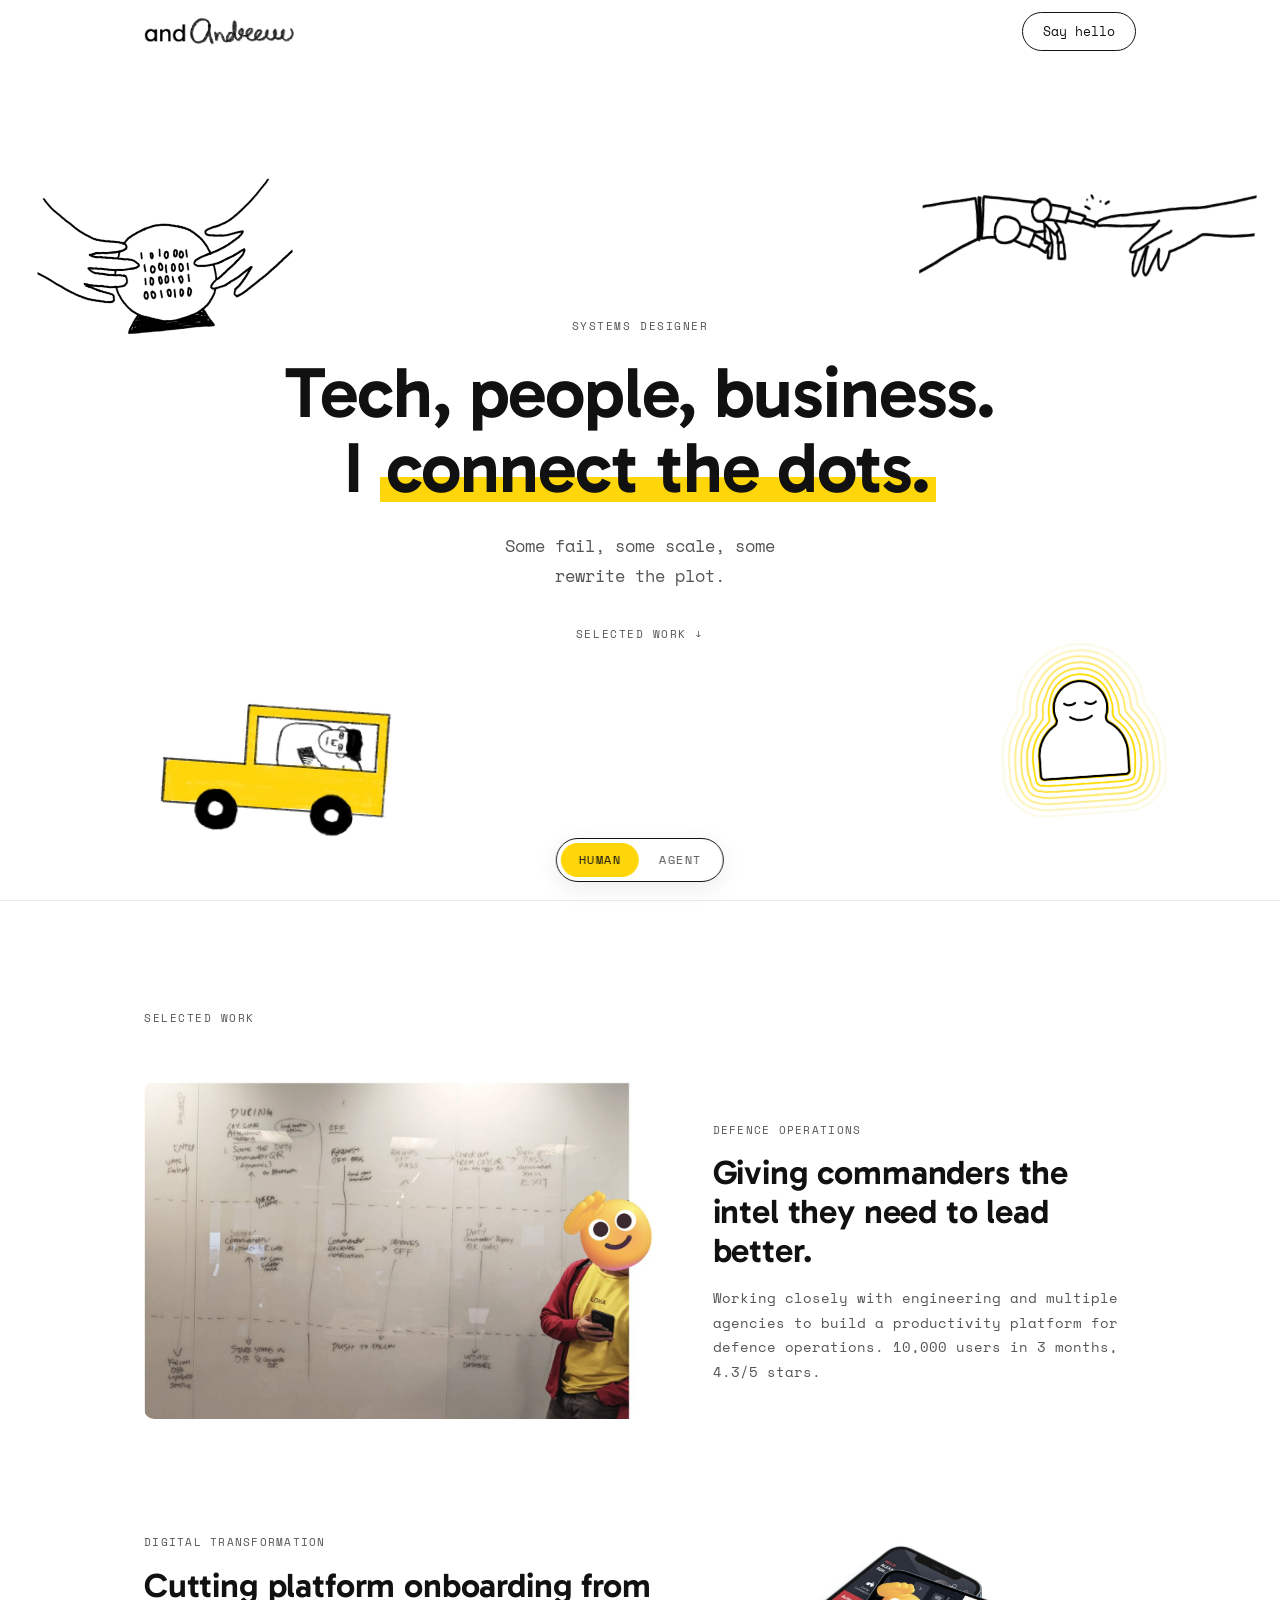
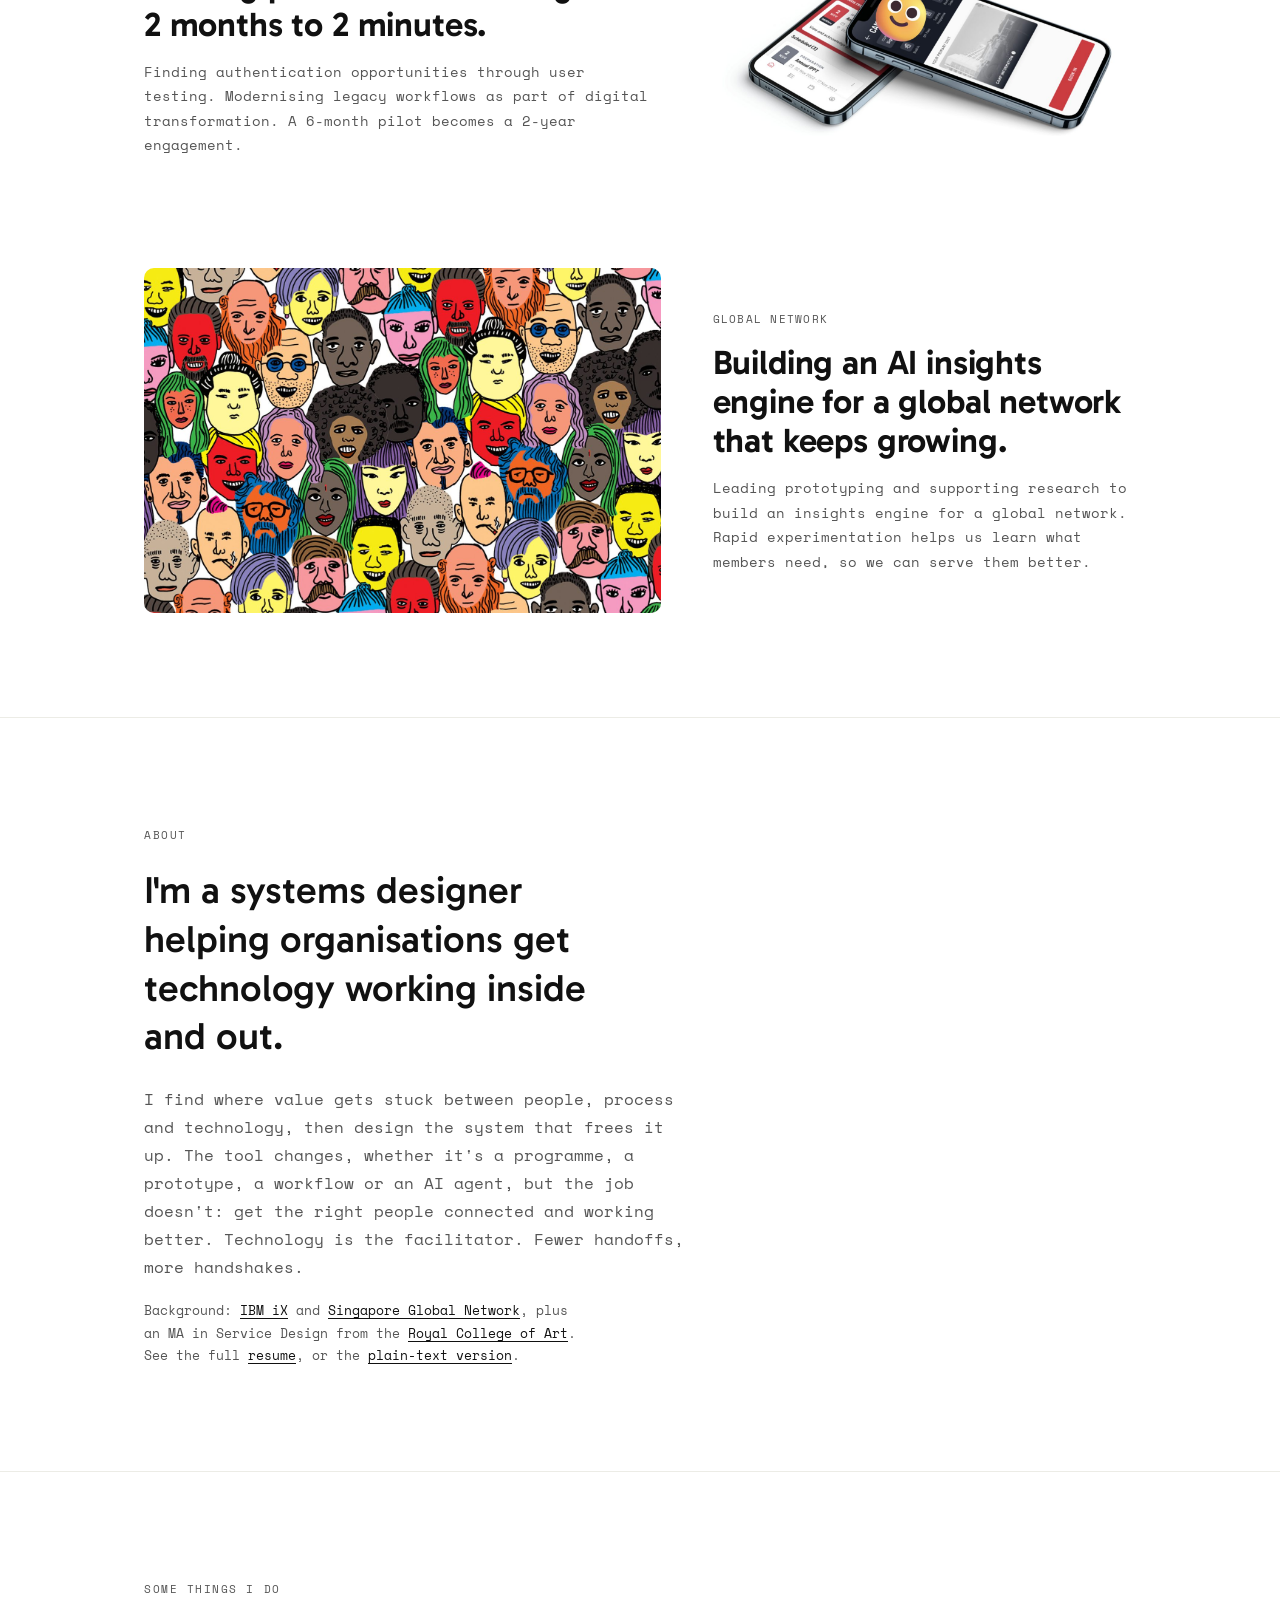
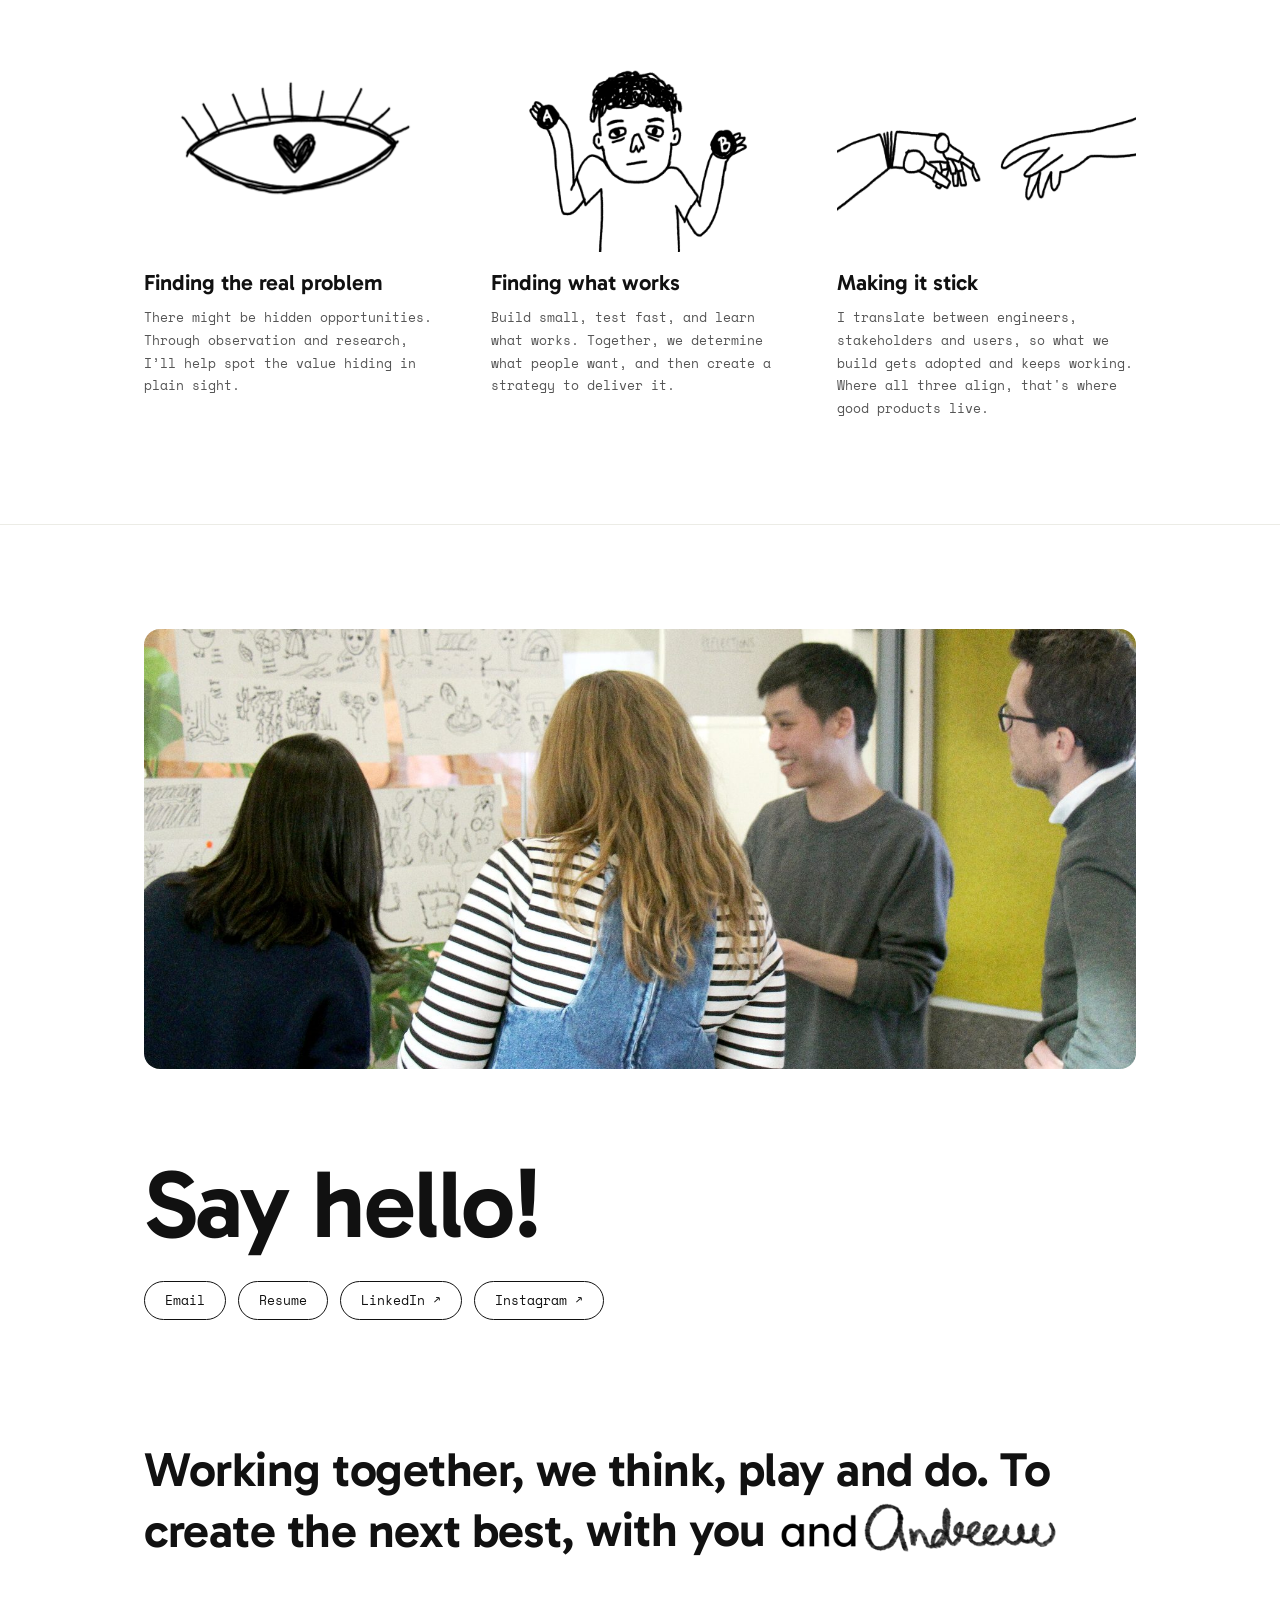
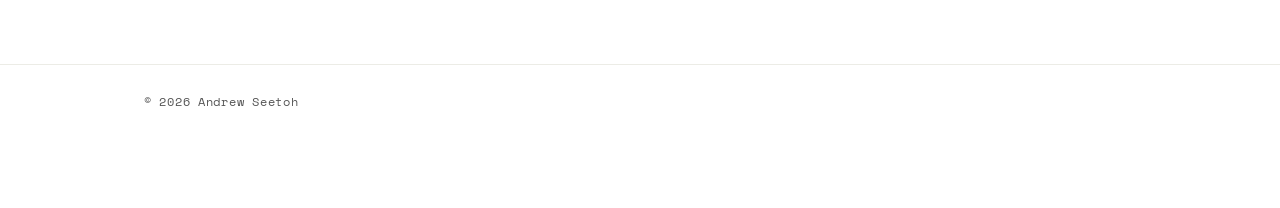
==== commit c08482e1: "Add homepage JSON-LD and background links; point to SGN Co-Authored-By: Claude Sonnet 5.5 <noreply@a" ====
--- a/index.html
+++ b/index.html
@@ -20,6 +20,103 @@
 <meta name="twitter:description" content="Systems designer. I find where value gets stuck between people, process and technology, and design the system that frees it up.">
 <meta name="twitter:image" content="https://andandrew.com/images/og-cover.png">
 
+<script type="application/ld+json">
+{
+  "@context": "https://schema.org",
+  "@graph": [
+    {
+      "@type": "WebSite",
+      "@id": "https://andandrew.com/#website",
+      "url": "https://andandrew.com/",
+      "name": "andandrew",
+      "description": "Systems designer. I find where value gets stuck between people, process and technology, and design the system that frees it up.",
+      "inLanguage": "en",
+      "publisher": {
+        "@id": "https://andandrew.com/#andrew"
+      }
+    },
+    {
+      "@type": "ProfilePage",
+      "@id": "https://andandrew.com/#page",
+      "url": "https://andandrew.com/",
+      "name": "Andrew Seetoh | Systems and Service Designer, Singapore",
+      "isPartOf": {
+        "@id": "https://andandrew.com/#website"
+      },
+      "about": {
+        "@id": "https://andandrew.com/#andrew"
+      },
+      "mainEntity": {
+        "@id": "https://andandrew.com/#andrew"
+      },
+      "dateModified": "2026-11-10"
+    },
+    {
+      "@type": "Person",
+      "@id": "https://andandrew.com/#andrew",
+      "name": "Andrew Seetoh",
+      "alternateName": "andandrew",
+      "jobTitle": "Product Manager, Digital Experience",
+      "url": "https://andandrew.com/",
+      "image": "https://andandrew.com/images/og-cover.png",
+      "description": "Singapore-based systems and service designer, and product manager. Designs how people and AI agents work together, then prototypes it and drives adoption.",
+      "email": "seetohandrew@gmail.com",
+      "address": {
+        "@type": "PostalAddress",
+        "addressLocality": "Singapore",
+        "addressCountry": "SG"
+      },
+      "worksFor": {
+        "@type": "Organization",
+        "name": "Singapore Global Network (Economic Development Board)",
+        "url": "https://singaporeglobalnetwork.gov.sg/"
+      },
+      "alumniOf": [
+        {
+          "@type": "CollegeOrUniversity",
+          "name": "Royal College of Art",
+          "url": "https://www.rca.ac.uk/"
+        },
+        {
+          "@type": "CollegeOrUniversity",
+          "name": "School of Visual Arts",
+          "url": "https://sva.edu/"
+        },
+        {
+          "@type": "EducationalOrganization",
+          "name": "Temasek Polytechnic"
+        }
+      ],
+      "knowsAbout": [
+        "Systems design",
+        "Service design",
+        "Experience design",
+        "Human-AI interaction design",
+        "Conversational design",
+        "AI agents",
+        "AI product management",
+        "AI deployment and adoption",
+        "Design research",
+        "Rapid prototyping",
+        "Workshop facilitation"
+      ],
+      "knowsLanguage": [
+        "English",
+        "Mandarin Chinese"
+      ],
+      "seeks": {
+        "@type": "Demand",
+        "description": "AI experience designer, AI service designer, AI product manager, and AI deployment or forward deployed strategist roles in Singapore and APAC."
+      },
+      "sameAs": [
+        "https://www.linkedin.com/in/andrewseetoh/",
+        "https://andandrew.com/resume.html"
+      ]
+    }
+  ]
+}
+</script>
+
 <link rel="icon" type="image/png" sizes="32x32" href="favicon-32.png">
 <link rel="icon" type="image/png" sizes="128x128" href="favicon.png">
 <link rel="apple-touch-icon" href="apple-touch-icon.png">
@@ -113,6 +210,7 @@
       <span class="eyebrow">About</span>
       <p class="about-statement">I'm a systems designer helping organisations get technology working inside and out.</p>
       <p class="about-body">I find where value gets stuck between people, process and technology, then design the system that frees it up. The tool changes, whether it's a programme, a prototype, a workflow or an AI agent, but the job doesn't: get the right people connected and working better. Technology is the facilitator. Fewer handoffs, more handshakes.</p>
+      <p class="about-links">Background: <a href="https://www.ibm.com/consulting/ibmix" target="_blank" rel="noopener">IBM iX</a> and <a href="https://singaporeglobalnetwork.gov.sg/" target="_blank" rel="noopener">Singapore Global Network</a>, plus an MA in Service Design from the <a href="https://www.rca.ac.uk/" target="_blank" rel="noopener">Royal College of Art</a>. See the full <a href="resume.html">resume</a>, or the <a href="agent.md">plain-text version</a>.</p>
     </div>
   </section>
 
--- a/styles.css
+++ b/styles.css
@@ -248,6 +248,15 @@
   color: var(--ink-soft);
   font-size: clamp(14px, 1.4vw, 16px);
 }
+
+.about-links {
+  margin-top: 18px;
+  max-width: 54ch;
+  font-size: 13px;
+  color: var(--ink-soft);
+}
+.about-links a { color: var(--ink); text-underline-offset: 3px; }
+.about-links a:hover { background: var(--yellow); }
 
 /* ---------- things I do ---------- */
 
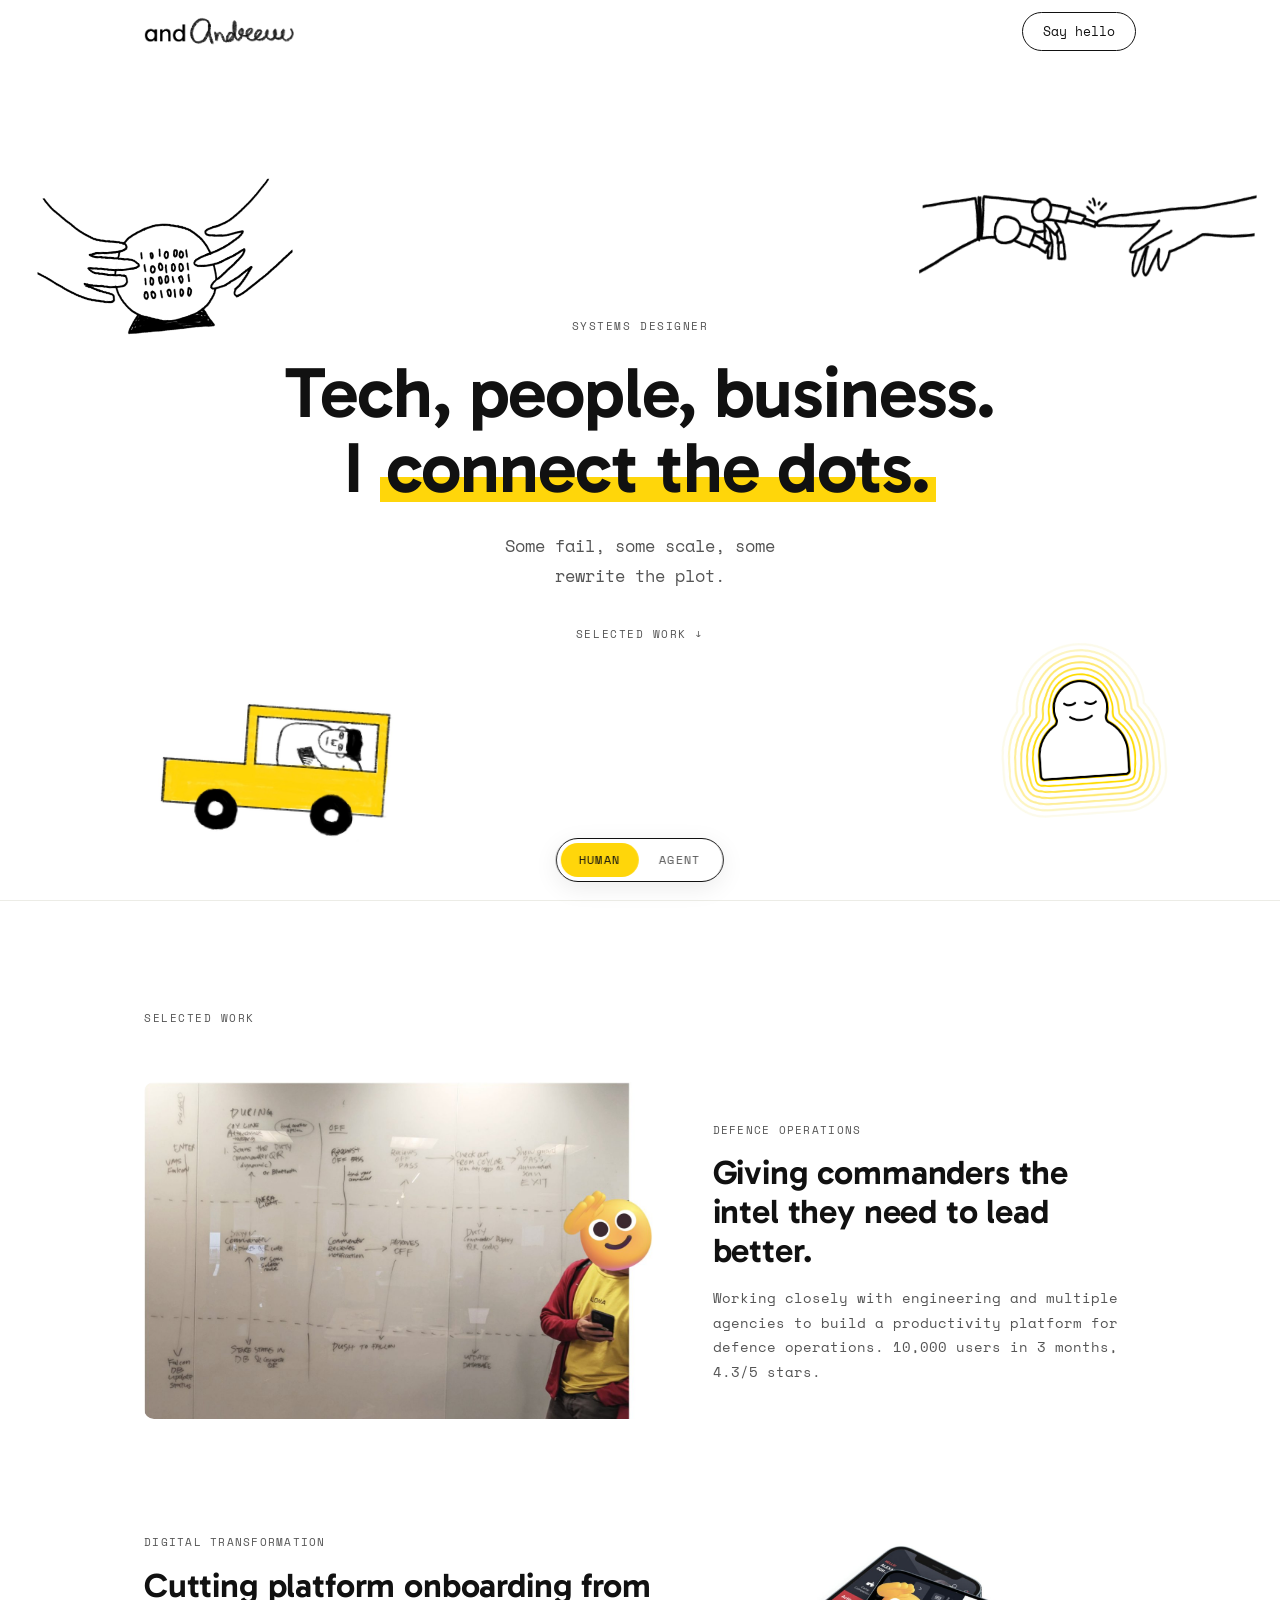
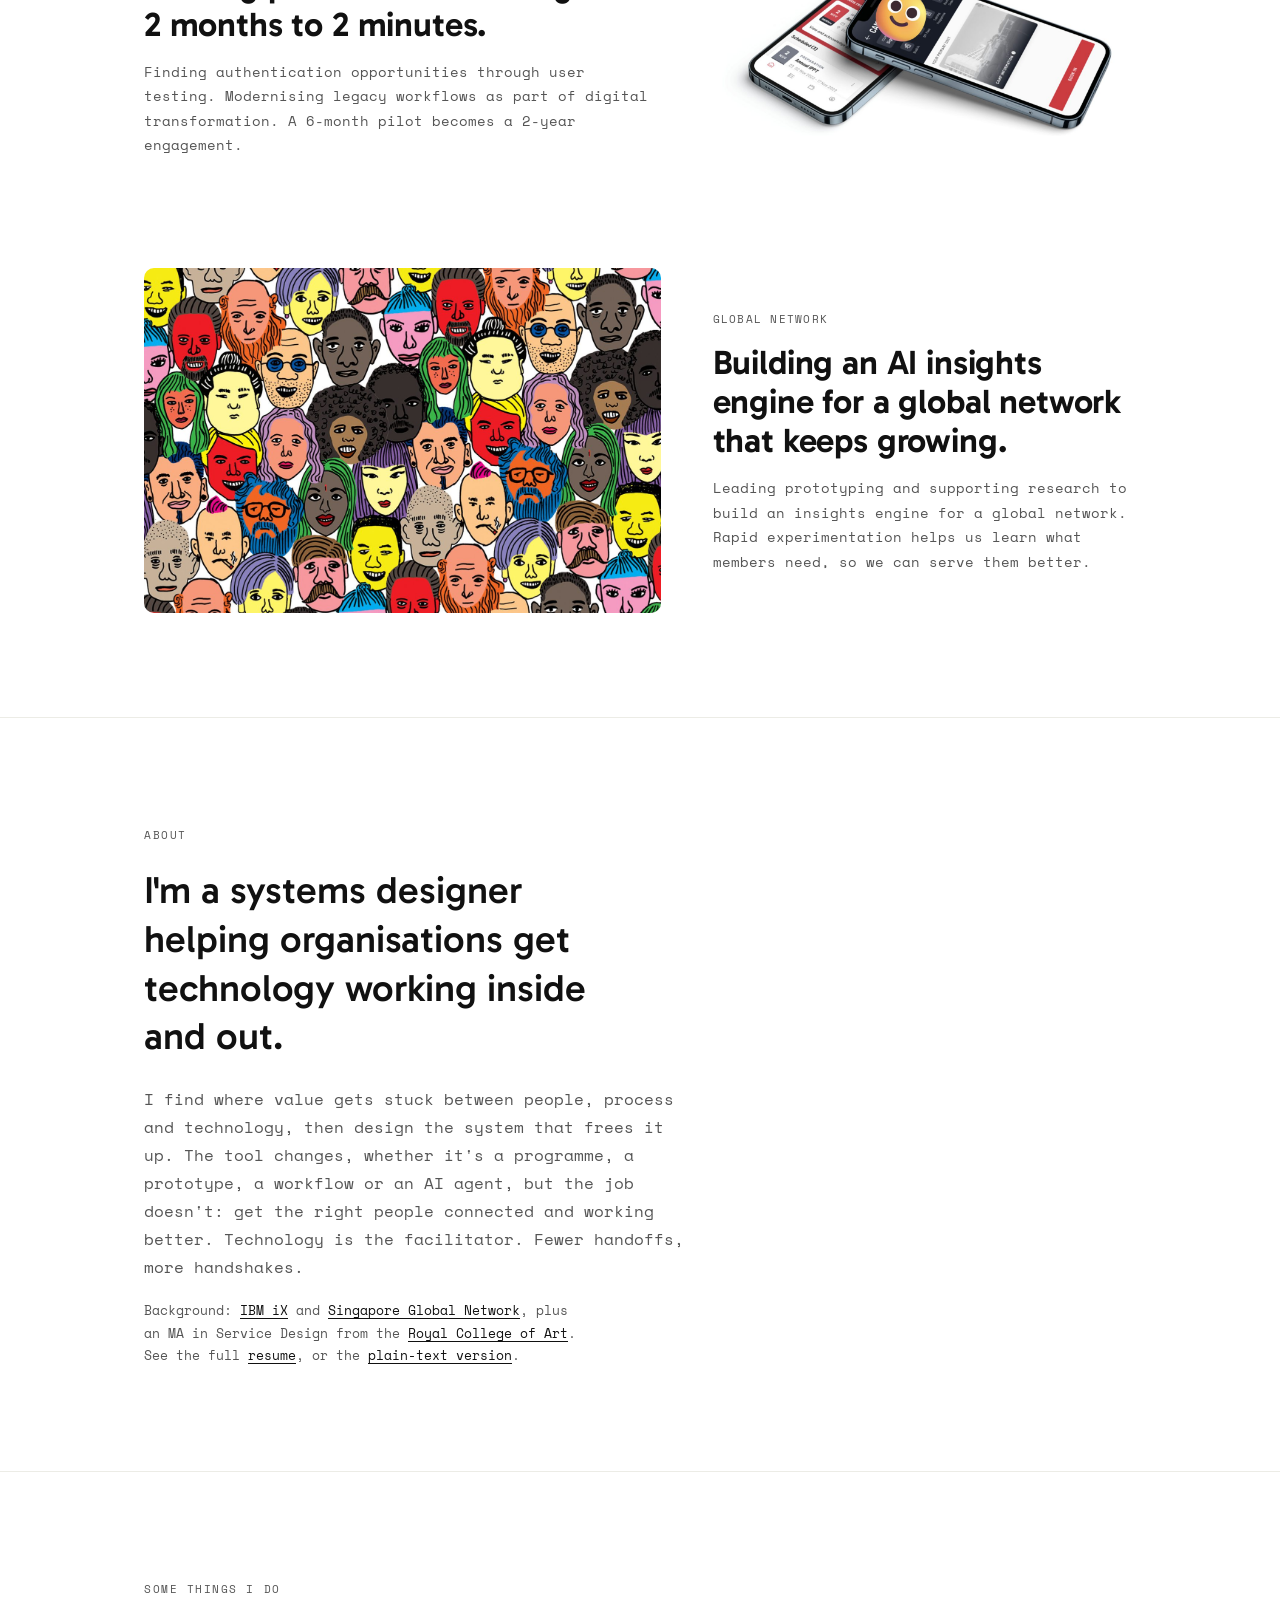
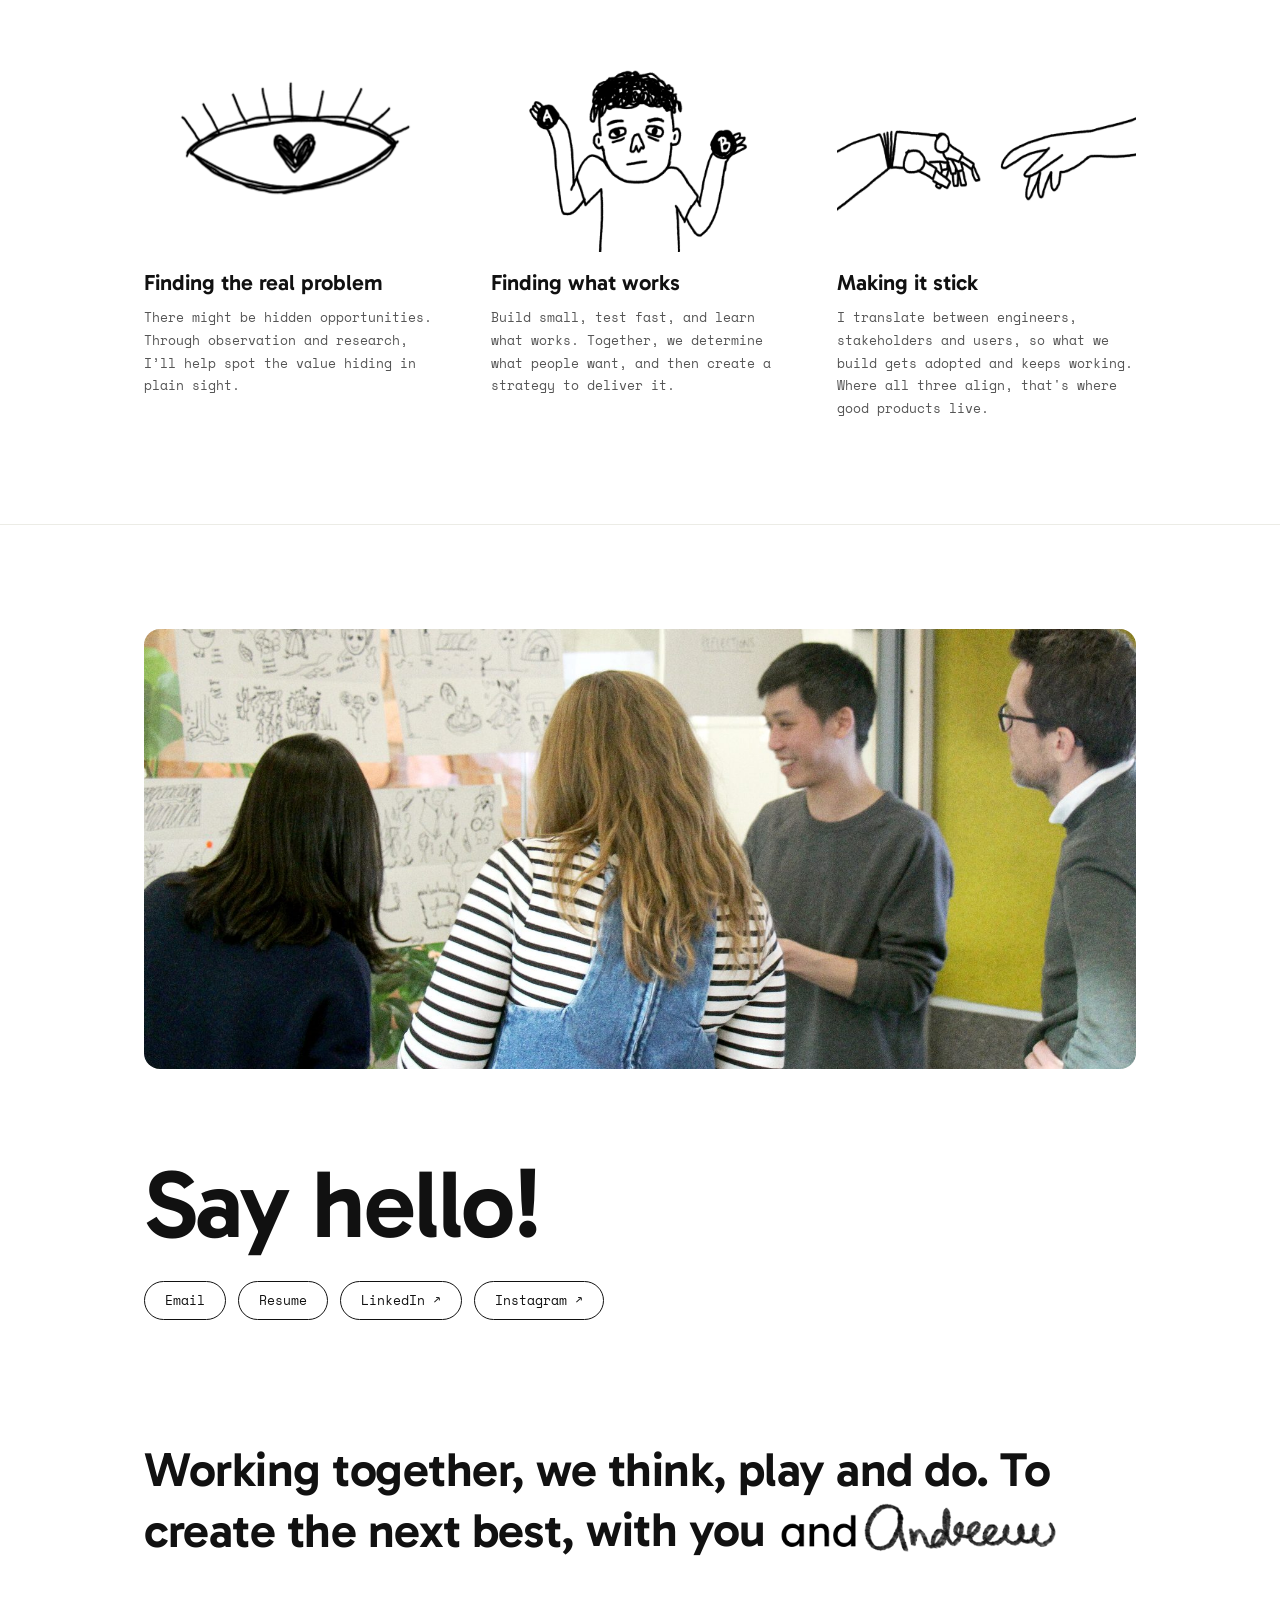
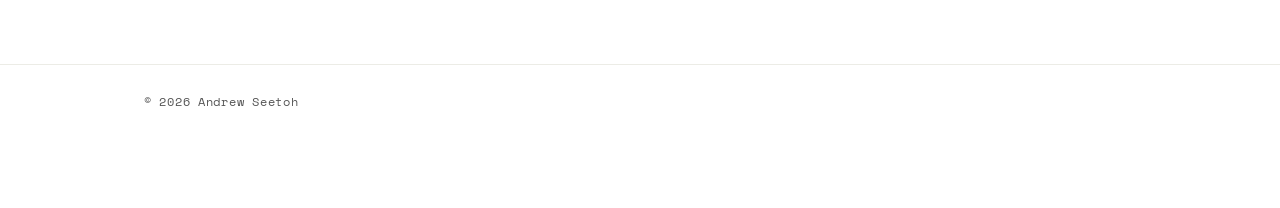
==== commit 94453c58: "Split homepage JSON-LD into top-level typed blocks Co-Authored-By: Claude Sonnet 5.5 <noreply@anthro" ====
--- a/index.html
+++ b/index.html
@@ -23,96 +23,98 @@
 <script type="application/ld+json">
 {
   "@context": "https://schema.org",
-  "@graph": [
+  "@type": "WebSite",
+  "@id": "https://andandrew.com/#website",
+  "url": "https://andandrew.com/",
+  "name": "andandrew",
+  "description": "Systems designer. I find where value gets stuck between people, process and technology, and design the system that frees it up.",
+  "inLanguage": "en",
+  "publisher": {
+    "@id": "https://andandrew.com/#andrew"
+  }
+}
+</script>
+<script type="application/ld+json">
+{
+  "@context": "https://schema.org",
+  "@type": "ProfilePage",
+  "@id": "https://andandrew.com/#page",
+  "url": "https://andandrew.com/",
+  "name": "Andrew Seetoh | Systems and Service Designer, Singapore",
+  "isPartOf": {
+    "@id": "https://andandrew.com/#website"
+  },
+  "about": {
+    "@id": "https://andandrew.com/#andrew"
+  },
+  "mainEntity": {
+    "@id": "https://andandrew.com/#andrew"
+  },
+  "dateModified": "2026-11-10"
+}
+</script>
+<script type="application/ld+json">
+{
+  "@context": "https://schema.org",
+  "@type": "Person",
+  "@id": "https://andandrew.com/#andrew",
+  "name": "Andrew Seetoh",
+  "alternateName": "andandrew",
+  "jobTitle": "Product Manager, Digital Experience",
+  "url": "https://andandrew.com/",
+  "image": "https://andandrew.com/images/og-cover.png",
+  "description": "Singapore-based systems and service designer, and product manager. Designs how people and AI agents work together, then prototypes it and drives adoption.",
+  "email": "seetohandrew@gmail.com",
+  "address": {
+    "@type": "PostalAddress",
+    "addressLocality": "Singapore",
+    "addressCountry": "SG"
+  },
+  "worksFor": {
+    "@type": "Organization",
+    "name": "Singapore Global Network (Economic Development Board)",
+    "url": "https://singaporeglobalnetwork.gov.sg/"
+  },
+  "alumniOf": [
     {
-      "@type": "WebSite",
-      "@id": "https://andandrew.com/#website",
-      "url": "https://andandrew.com/",
-      "name": "andandrew",
-      "description": "Systems designer. I find where value gets stuck between people, process and technology, and design the system that frees it up.",
-      "inLanguage": "en",
-      "publisher": {
-        "@id": "https://andandrew.com/#andrew"
-      }
+      "@type": "CollegeOrUniversity",
+      "name": "Royal College of Art",
+      "url": "https://www.rca.ac.uk/"
     },
     {
-      "@type": "ProfilePage",
-      "@id": "https://andandrew.com/#page",
-      "url": "https://andandrew.com/",
-      "name": "Andrew Seetoh | Systems and Service Designer, Singapore",
-      "isPartOf": {
-        "@id": "https://andandrew.com/#website"
-      },
-      "about": {
-        "@id": "https://andandrew.com/#andrew"
-      },
-      "mainEntity": {
-        "@id": "https://andandrew.com/#andrew"
-      },
-      "dateModified": "2026-11-10"
+      "@type": "CollegeOrUniversity",
+      "name": "School of Visual Arts",
+      "url": "https://sva.edu/"
     },
     {
-      "@type": "Person",
-      "@id": "https://andandrew.com/#andrew",
-      "name": "Andrew Seetoh",
-      "alternateName": "andandrew",
-      "jobTitle": "Product Manager, Digital Experience",
-      "url": "https://andandrew.com/",
-      "image": "https://andandrew.com/images/og-cover.png",
-      "description": "Singapore-based systems and service designer, and product manager. Designs how people and AI agents work together, then prototypes it and drives adoption.",
-      "email": "seetohandrew@gmail.com",
-      "address": {
-        "@type": "PostalAddress",
-        "addressLocality": "Singapore",
-        "addressCountry": "SG"
-      },
-      "worksFor": {
-        "@type": "Organization",
-        "name": "Singapore Global Network (Economic Development Board)",
-        "url": "https://singaporeglobalnetwork.gov.sg/"
-      },
-      "alumniOf": [
-        {
-          "@type": "CollegeOrUniversity",
-          "name": "Royal College of Art",
-          "url": "https://www.rca.ac.uk/"
-        },
-        {
-          "@type": "CollegeOrUniversity",
-          "name": "School of Visual Arts",
-          "url": "https://sva.edu/"
-        },
-        {
-          "@type": "EducationalOrganization",
-          "name": "Temasek Polytechnic"
-        }
-      ],
-      "knowsAbout": [
-        "Systems design",
-        "Service design",
-        "Experience design",
-        "Human-AI interaction design",
-        "Conversational design",
-        "AI agents",
-        "AI product management",
-        "AI deployment and adoption",
-        "Design research",
-        "Rapid prototyping",
-        "Workshop facilitation"
-      ],
-      "knowsLanguage": [
-        "English",
-        "Mandarin Chinese"
-      ],
-      "seeks": {
-        "@type": "Demand",
-        "description": "AI experience designer, AI service designer, AI product manager, and AI deployment or forward deployed strategist roles in Singapore and APAC."
-      },
-      "sameAs": [
-        "https://www.linkedin.com/in/andrewseetoh/",
-        "https://andandrew.com/resume.html"
-      ]
+      "@type": "EducationalOrganization",
+      "name": "Temasek Polytechnic"
     }
+  ],
+  "knowsAbout": [
+    "Systems design",
+    "Service design",
+    "Experience design",
+    "Human-AI interaction design",
+    "Conversational design",
+    "AI agents",
+    "AI product management",
+    "AI deployment and adoption",
+    "Design research",
+    "Rapid prototyping",
+    "Workshop facilitation"
+  ],
+  "knowsLanguage": [
+    "English",
+    "Mandarin Chinese"
+  ],
+  "seeks": {
+    "@type": "Demand",
+    "description": "AI experience designer, AI service designer, AI product manager, and AI deployment or forward deployed strategist roles in Singapore and APAC."
+  },
+  "sameAs": [
+    "https://www.linkedin.com/in/andrewseetoh/",
+    "https://andandrew.com/resume.html"
   ]
 }
 </script>
